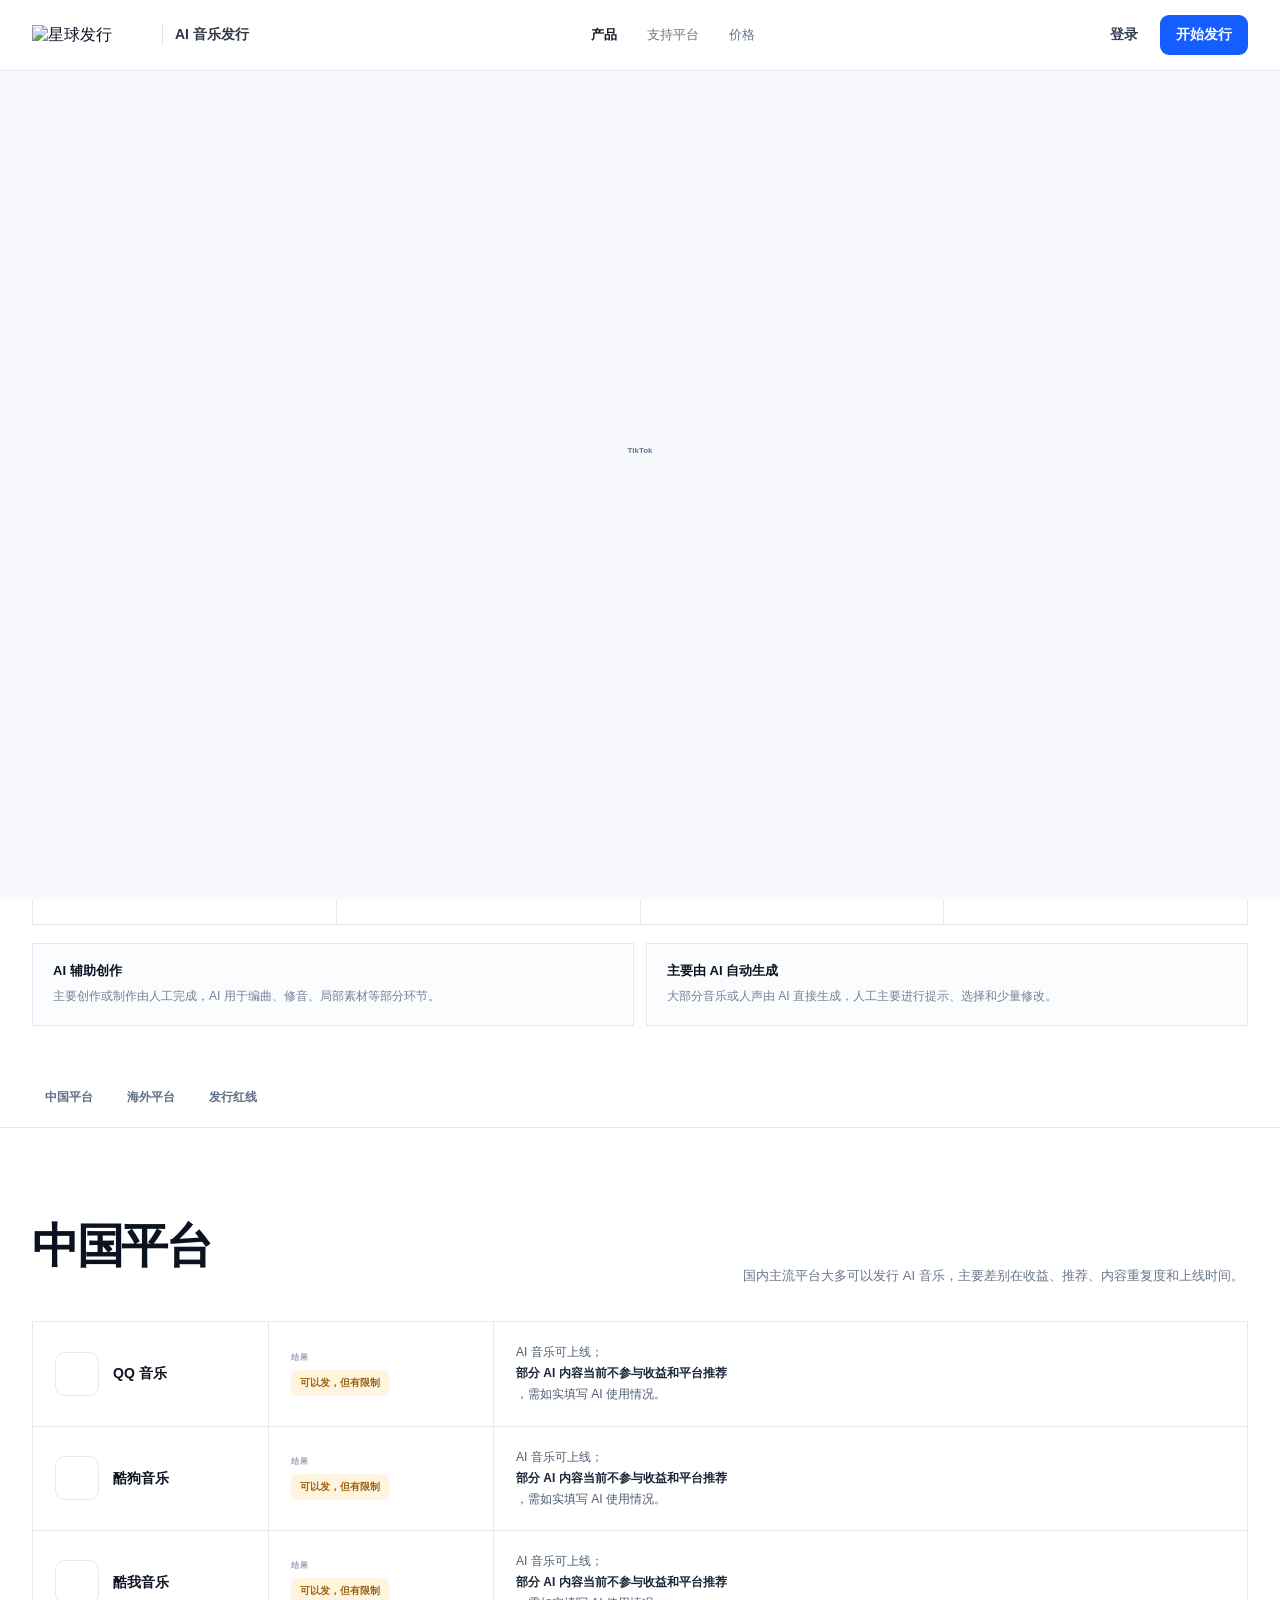
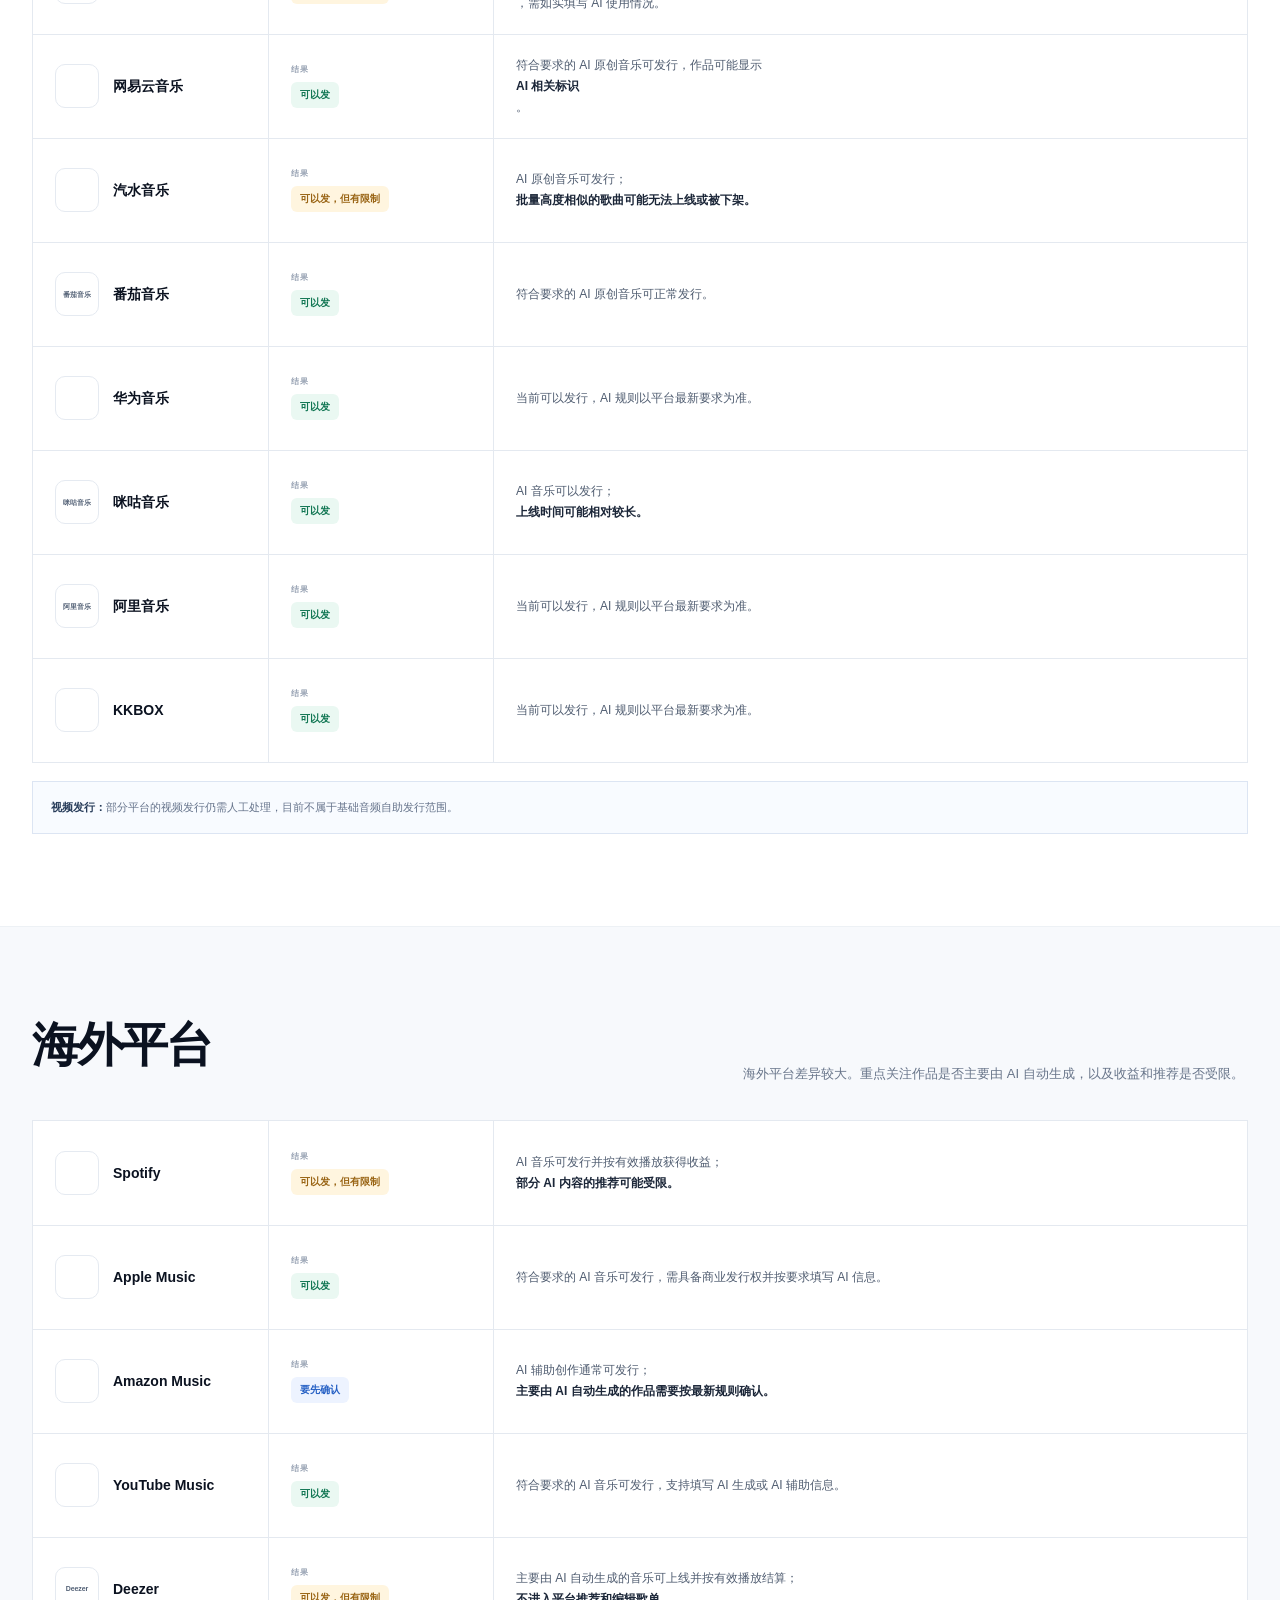
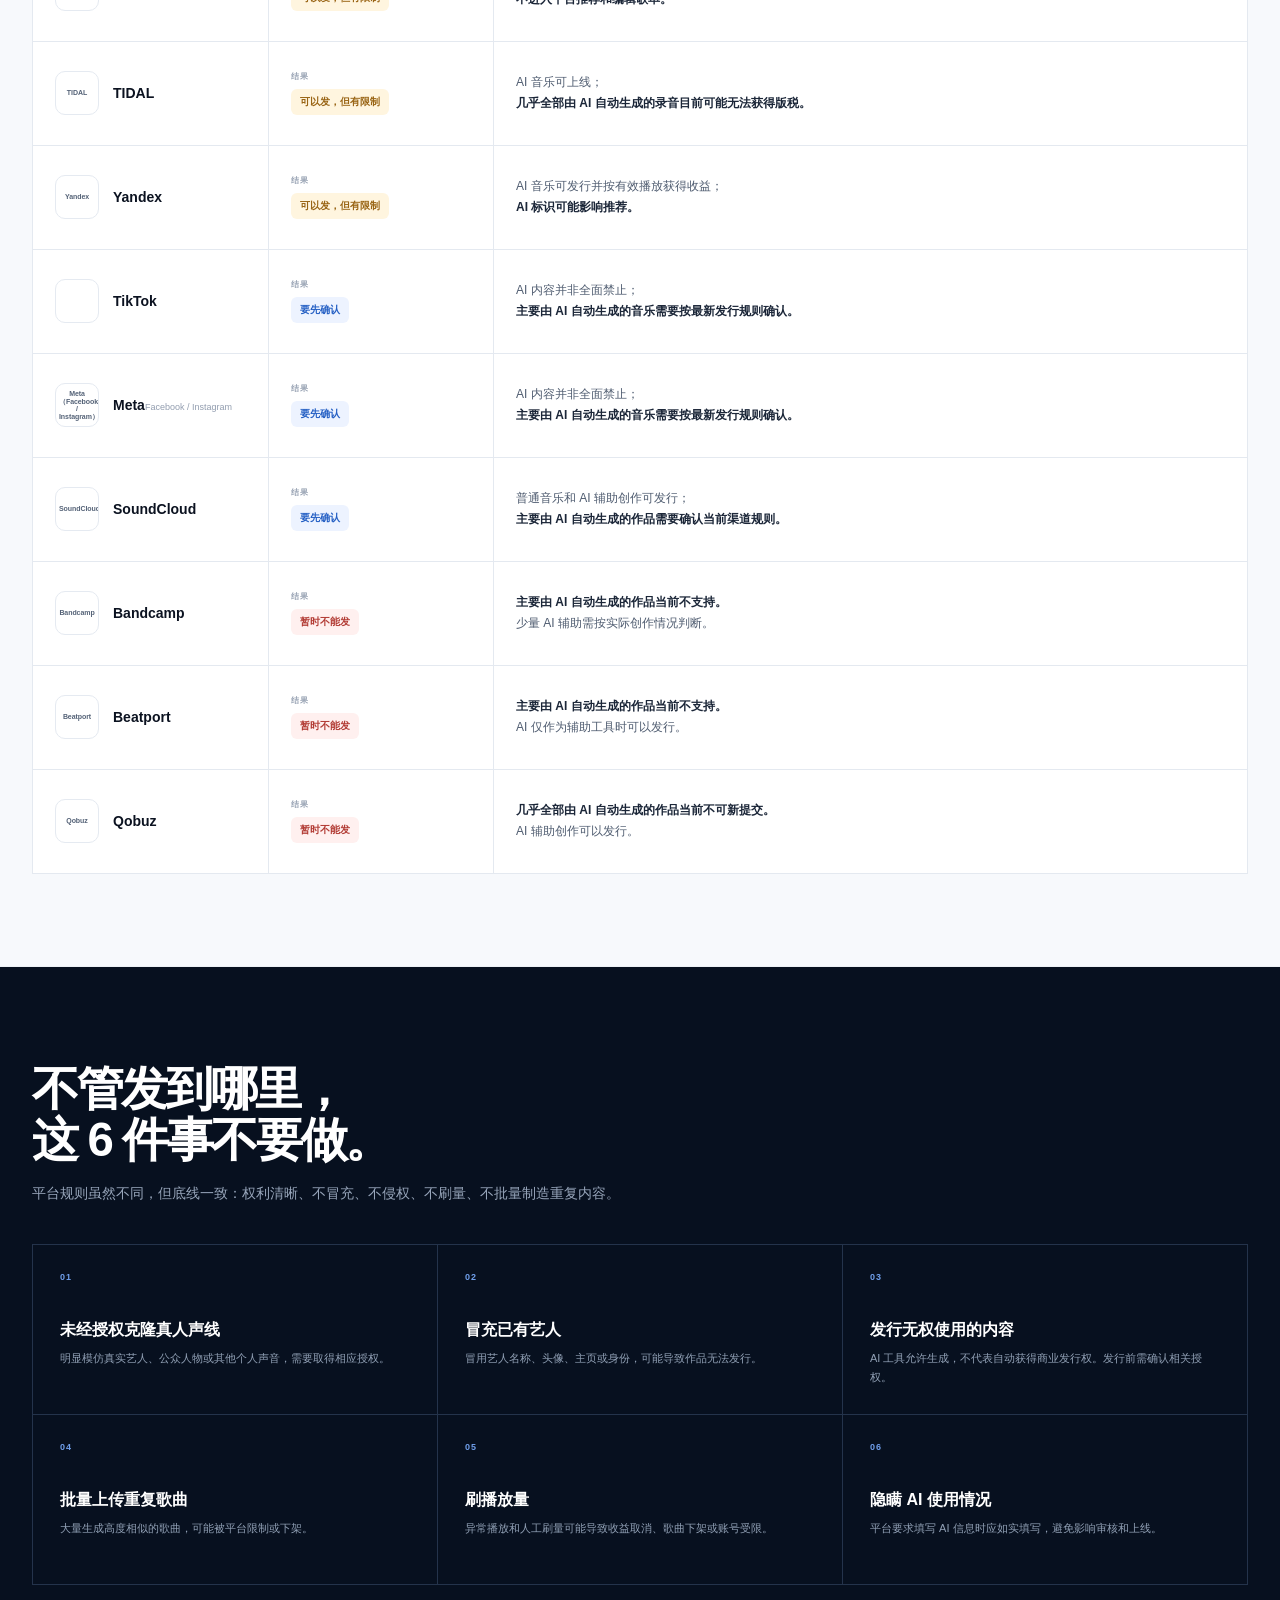
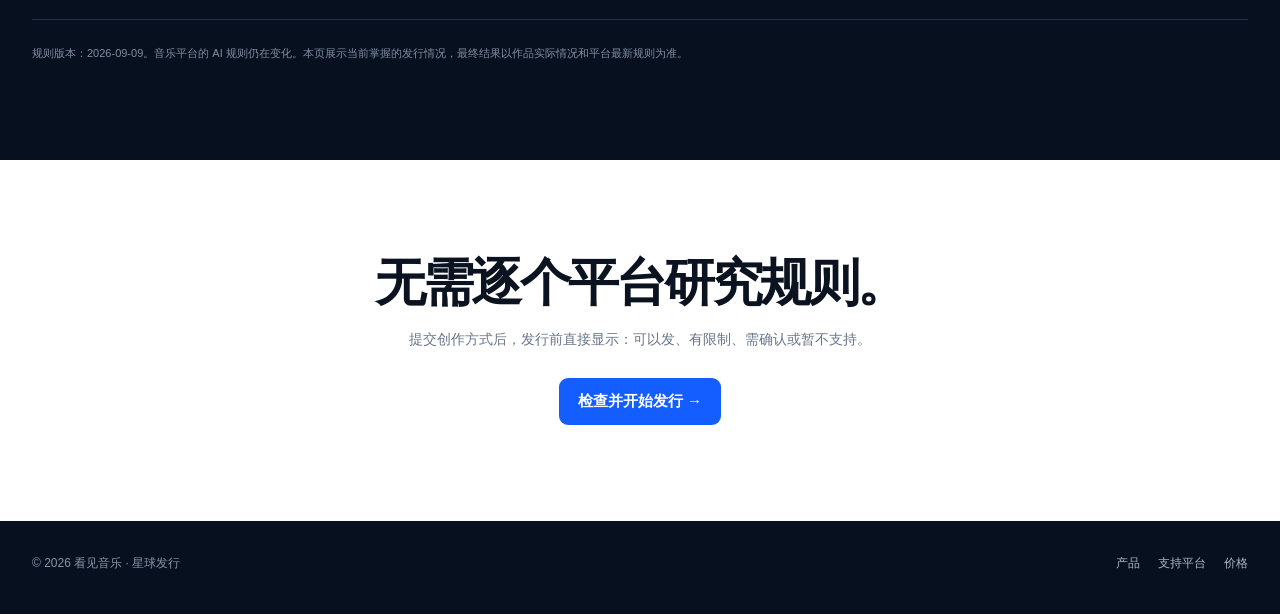
==== prototype-v1/platforms.html @ 75639363 "chore: migrate ai distribution from parent repository" ====
<!doctype html>
<html lang="zh-CN">
<head>
<meta charset="utf-8"><meta name="viewport" content="width=device-width,initial-scale=1">
<title>支持平台与 AI 发行规则｜AI 音乐发行｜星球发行</title>
<meta name="description" content="查看星球发行当前支持的中国及全球音乐平台，快速判断 AI 音乐是否可以发行，以及收益、推荐和其他限制。">
<link rel="stylesheet" href="/prototype-v1/styles.css">
<link rel="stylesheet" href="/prototype-v1/brand-v2.css">
<link rel="stylesheet" href="/prototype-v1/platforms-v1.css?v=20260910c">
</head>
<body class="platforms-page">
<header class="nav"><div class="container nav-inner">
  <a class="brand brand-real" href="/"><img src="/assets/star-logo.png" alt="星球发行"><span class="brand-divider"></span><span class="brand-product">AI 音乐发行</span></a>
  <nav class="menu"><a href="/">产品</a><a class="active" href="/platforms">支持平台</a><a href="/pricing">价格</a></nav>
  <div class="nav-actions"><a class="btn btn-ghost" href="#">登录</a><a class="btn btn-primary" href="/release">开始发行</a></div>
</div></header>

<main>
<section class="platform-hero"><div class="container">
  <h1>这首 AI 音乐，<br>到底可以发到哪里？</h1>
  <p>不同平台规则不同。页面直接标明：可以发、有限制、需确认，或暂时不能发。</p>
  <div class="platform-hero-actions"><a class="btn btn-primary btn-lg" href="/release">检查作品可发行平台 →</a><a class="btn btn-secondary btn-lg" href="#china">查看支持平台</a></div>
</div></section>

<section class="platform-summary"><div class="container">
  <h2>只看 4 种结果。</h2>
  <p>先看能不能发，再看上线后是否存在收益、推荐或其他限制。</p>
  <div class="eligibility-grid">
    <article><small>01</small><span class="status-pill status-ok">可以发</span><h3>正常发行</h3><p>当前没有影响发行的明确 AI 限制。</p></article>
    <article><small>02</small><span class="status-pill status-warn">可以发，但有限制</span><h3>可以上线</h3><p>收益、推荐、上线时间等可能受影响。</p></article>
    <article><small>03</small><span class="status-pill status-check">要先确认</span><h3>发行前确认</h3><p>平台规则尚不明确，需要按最新要求判断。</p></article>
    <article><small>04</small><span class="status-pill status-stop">暂时不能发</span><h3>当前不支持</h3><p>主要由 AI 自动生成的作品可能受到限制。</p></article>
  </div>
  <div class="creation-types">
    <div class="creation-type"><strong>AI 辅助创作</strong><p>主要创作或制作由人工完成，AI 用于编曲、修音、局部素材等部分环节。</p></div>
    <div class="creation-type"><strong>主要由 AI 自动生成</strong><p>大部分音乐或人声由 AI 直接生成，人工主要进行提示、选择和少量修改。</p></div>
  </div>
</div></section>

<div class="platform-tabs"><div class="container"><a href="#china">中国平台</a><a href="#global">海外平台</a><a href="#redlines">发行红线</a></div></div>

<section class="platform-section" id="china"><div class="container">
  <div class="platform-section-head"><div><h2>中国平台</h2></div><p>国内主流平台大多可以发行 AI 音乐，主要差别在收益、推荐、内容重复度和上线时间。</p></div>
  <div class="platform-table">
    <article class="platform-row"><div class="platform-name"><span class="platform-logo" data-logo="QQ音乐"></span><div><strong>QQ 音乐</strong></div></div><div><span class="platform-cell-label">结果</span><span class="status-pill status-warn">可以发，但有限制</span></div><div class="platform-rule">AI 音乐可上线；<strong>部分 AI 内容当前不参与收益和平台推荐</strong>，需如实填写 AI 使用情况。</div></article>
    <article class="platform-row"><div class="platform-name"><span class="platform-logo" data-logo="酷狗音乐"></span><div><strong>酷狗音乐</strong></div></div><div><span class="platform-cell-label">结果</span><span class="status-pill status-warn">可以发，但有限制</span></div><div class="platform-rule">AI 音乐可上线；<strong>部分 AI 内容当前不参与收益和平台推荐</strong>，需如实填写 AI 使用情况。</div></article>
    <article class="platform-row"><div class="platform-name"><span class="platform-logo" data-logo="酷我音乐"></span><div><strong>酷我音乐</strong></div></div><div><span class="platform-cell-label">结果</span><span class="status-pill status-warn">可以发，但有限制</span></div><div class="platform-rule">AI 音乐可上线；<strong>部分 AI 内容当前不参与收益和平台推荐</strong>，需如实填写 AI 使用情况。</div></article>
    <article class="platform-row"><div class="platform-name"><span class="platform-logo" data-logo="网易云音乐"></span><div><strong>网易云音乐</strong></div></div><div><span class="platform-cell-label">结果</span><span class="status-pill status-ok">可以发</span></div><div class="platform-rule">符合要求的 AI 原创音乐可发行，作品可能显示 <strong>AI 相关标识</strong>。</div></article>
    <article class="platform-row"><div class="platform-name"><span class="platform-logo" data-logo="汽水音乐"></span><div><strong>汽水音乐</strong></div></div><div><span class="platform-cell-label">结果</span><span class="status-pill status-warn">可以发，但有限制</span></div><div class="platform-rule">AI 原创音乐可发行；<strong>批量高度相似的歌曲可能无法上线或被下架。</strong></div></article>
    <article class="platform-row"><div class="platform-name"><span class="platform-logo" data-logo="番茄音乐"></span><div><strong>番茄音乐</strong></div></div><div><span class="platform-cell-label">结果</span><span class="status-pill status-ok">可以发</span></div><div class="platform-rule">符合要求的 AI 原创音乐可正常发行。</div></article>
    <article class="platform-row"><div class="platform-name"><span class="platform-logo" data-logo="华为音乐"></span><div><strong>华为音乐</strong></div></div><div><span class="platform-cell-label">结果</span><span class="status-pill status-ok">可以发</span></div><div class="platform-rule">当前可以发行，AI 规则以平台最新要求为准。</div></article>
    <article class="platform-row"><div class="platform-name"><span class="platform-logo" data-logo="咪咕音乐"></span><div><strong>咪咕音乐</strong></div></div><div><span class="platform-cell-label">结果</span><span class="status-pill status-ok">可以发</span></div><div class="platform-rule">AI 音乐可以发行；<strong>上线时间可能相对较长。</strong></div></article>
    <article class="platform-row"><div class="platform-name"><span class="platform-logo" data-logo="阿里音乐"></span><div><strong>阿里音乐</strong></div></div><div><span class="platform-cell-label">结果</span><span class="status-pill status-ok">可以发</span></div><div class="platform-rule">当前可以发行，AI 规则以平台最新要求为准。</div></article>
    <article class="platform-row"><div class="platform-name"><span class="platform-logo" data-logo="KKBOX"></span><div><strong>KKBOX</strong></div></div><div><span class="platform-cell-label">结果</span><span class="status-pill status-ok">可以发</span></div><div class="platform-rule">当前可以发行，AI 规则以平台最新要求为准。</div></article>
  </div>
  <div class="platform-note"><strong>视频发行：</strong>部分平台的视频发行仍需人工处理，目前不属于基础音频自助发行范围。</div>
</div></section>

<section class="platform-section alt" id="global"><div class="container">
  <div class="platform-section-head"><div><h2>海外平台</h2></div><p>海外平台差异较大。重点关注作品是否主要由 AI 自动生成，以及收益和推荐是否受限。</p></div>
  <div class="platform-table">
    <article class="platform-row"><div class="platform-name"><span class="platform-logo" data-logo="Spotify"></span><div><strong>Spotify</strong></div></div><div><span class="platform-cell-label">结果</span><span class="status-pill status-warn">可以发，但有限制</span></div><div class="platform-rule">AI 音乐可发行并按有效播放获得收益；<strong>部分 AI 内容的推荐可能受限。</strong></div></article>
    <article class="platform-row"><div class="platform-name"><span class="platform-logo" data-logo="Apple Music"></span><div><strong>Apple Music</strong></div></div><div><span class="platform-cell-label">结果</span><span class="status-pill status-ok">可以发</span></div><div class="platform-rule">符合要求的 AI 音乐可发行，需具备商业发行权并按要求填写 AI 信息。</div></article>
    <article class="platform-row"><div class="platform-name"><span class="platform-logo" data-logo="Amazon Music"></span><div><strong>Amazon Music</strong></div></div><div><span class="platform-cell-label">结果</span><span class="status-pill status-check">要先确认</span></div><div class="platform-rule">AI 辅助创作通常可发行；<strong>主要由 AI 自动生成的作品需要按最新规则确认。</strong></div></article>
    <article class="platform-row"><div class="platform-name"><span class="platform-logo" data-logo="YouTube Music"></span><div><strong>YouTube Music</strong></div></div><div><span class="platform-cell-label">结果</span><span class="status-pill status-ok">可以发</span></div><div class="platform-rule">符合要求的 AI 音乐可发行，支持填写 AI 生成或 AI 辅助信息。</div></article>
    <article class="platform-row"><div class="platform-name"><span class="platform-logo" data-logo="Deezer"></span><div><strong>Deezer</strong></div></div><div><span class="platform-cell-label">结果</span><span class="status-pill status-warn">可以发，但有限制</span></div><div class="platform-rule">主要由 AI 自动生成的音乐可上线并按有效播放结算；<strong>不进入平台推荐和编辑歌单。</strong></div></article>
    <article class="platform-row"><div class="platform-name"><span class="platform-logo" data-logo="TIDAL"></span><div><strong>TIDAL</strong></div></div><div><span class="platform-cell-label">结果</span><span class="status-pill status-warn">可以发，但有限制</span></div><div class="platform-rule">AI 音乐可上线；<strong>几乎全部由 AI 自动生成的录音目前可能无法获得版税。</strong></div></article>
    <article class="platform-row"><div class="platform-name"><span class="platform-logo" data-logo="Yandex"></span><div><strong>Yandex</strong></div></div><div><span class="platform-cell-label">结果</span><span class="status-pill status-warn">可以发，但有限制</span></div><div class="platform-rule">AI 音乐可发行并按有效播放获得收益；<strong>AI 标识可能影响推荐。</strong></div></article>
    <article class="platform-row"><div class="platform-name"><span class="platform-logo" data-logo="TikTok"></span><div><strong>TikTok</strong></div></div><div><span class="platform-cell-label">结果</span><span class="status-pill status-check">要先确认</span></div><div class="platform-rule">AI 内容并非全面禁止；<strong>主要由 AI 自动生成的音乐需要按最新发行规则确认。</strong></div></article>
    <article class="platform-row"><div class="platform-name"><span class="platform-logo" data-logo="Meta（Facebook / Instagram）"></span><div><strong>Meta</strong><small>Facebook / Instagram</small></div></div><div><span class="platform-cell-label">结果</span><span class="status-pill status-check">要先确认</span></div><div class="platform-rule">AI 内容并非全面禁止；<strong>主要由 AI 自动生成的音乐需要按最新发行规则确认。</strong></div></article>
    <article class="platform-row"><div class="platform-name"><span class="platform-logo" data-logo="SoundCloud"></span><div><strong>SoundCloud</strong></div></div><div><span class="platform-cell-label">结果</span><span class="status-pill status-check">要先确认</span></div><div class="platform-rule">普通音乐和 AI 辅助创作可发行；<strong>主要由 AI 自动生成的作品需要确认当前渠道规则。</strong></div></article>
    <article class="platform-row"><div class="platform-name"><span class="platform-logo" data-logo="Bandcamp"></span><div><strong>Bandcamp</strong></div></div><div><span class="platform-cell-label">结果</span><span class="status-pill status-stop">暂时不能发</span></div><div class="platform-rule"><strong>主要由 AI 自动生成的作品当前不支持。</strong>少量 AI 辅助需按实际创作情况判断。</div></article>
    <article class="platform-row"><div class="platform-name"><span class="platform-logo" data-logo="Beatport"></span><div><strong>Beatport</strong></div></div><div><span class="platform-cell-label">结果</span><span class="status-pill status-stop">暂时不能发</span></div><div class="platform-rule"><strong>主要由 AI 自动生成的作品当前不支持。</strong>AI 仅作为辅助工具时可以发行。</div></article>
    <article class="platform-row"><div class="platform-name"><span class="platform-logo" data-logo="Qobuz"></span><div><strong>Qobuz</strong></div></div><div><span class="platform-cell-label">结果</span><span class="status-pill status-stop">暂时不能发</span></div><div class="platform-rule"><strong>几乎全部由 AI 自动生成的作品当前不可新提交。</strong>AI 辅助创作可以发行。</div></article>
  </div>
</div></section>

<section class="rule-section" id="redlines"><div class="container">
  <h2>不管发到哪里，<br>这 6 件事不要做。</h2>
  <p class="section-intro">平台规则虽然不同，但底线一致：权利清晰、不冒充、不侵权、不刷量、不批量制造重复内容。</p>
  <div class="redline-grid">
    <article><span>01</span><h3>未经授权克隆真人声线</h3><p>明显模仿真实艺人、公众人物或其他个人声音，需要取得相应授权。</p></article>
    <article><span>02</span><h3>冒充已有艺人</h3><p>冒用艺人名称、头像、主页或身份，可能导致作品无法发行。</p></article>
    <article><span>03</span><h3>发行无权使用的内容</h3><p>AI 工具允许生成，不代表自动获得商业发行权。发行前需确认相关授权。</p></article>
    <article><span>04</span><h3>批量上传重复歌曲</h3><p>大量生成高度相似的歌曲，可能被平台限制或下架。</p></article>
    <article><span>05</span><h3>刷播放量</h3><p>异常播放和人工刷量可能导致收益取消、歌曲下架或账号受限。</p></article>
    <article><span>06</span><h3>隐瞒 AI 使用情况</h3><p>平台要求填写 AI 信息时应如实填写，避免影响审核和上线。</p></article>
  </div>
  <div class="policy-footnote">规则版本：2026-09-09。音乐平台的 AI 规则仍在变化。本页展示当前掌握的发行情况，最终结果以作品实际情况和平台最新规则为准。</div>
</div></section>

<section class="platform-cta"><div class="container"><h2>无需逐个平台研究规则。</h2><p>提交创作方式后，发行前直接显示：可以发、有限制、需确认或暂不支持。</p><a class="btn btn-primary btn-lg" href="/release">检查并开始发行 →</a></div></section>
</main>

<footer class="footer"><div class="container footer-inner"><span>© 2026 看见音乐 · 星球发行</span><div class="footer-nav"><a href="/">产品</a><a href="/platforms">支持平台</a><a href="/pricing">价格</a></div></div></footer>
<script src="/prototype-v1/app-v2.js"></script>
</body></html>
---- prototype-v1/styles.css ----
:root{--b:#1268f3;--b2:#0a55d8;--bs:#eef5ff;--ink:#0f1728;--muted:#6b778d;--line:#e6ebf2;--dark:#0b1020;--green:#148a5b;--gs:#edf9f3;--amber:#a56a08;--as:#fff8e8;--max:1200px}*{box-sizing:border-box}html{scroll-behavior:smooth}body{margin:0;background:#fff;color:var(--ink);font-family:-apple-system,BlinkMacSystemFont,"Segoe UI","PingFang SC","Microsoft YaHei",Arial,sans-serif;-webkit-font-smoothing:antialiased}a{text-decoration:none;color:inherit}button,input,select{font:inherit}button{cursor:pointer}img{display:block;max-width:100%}.container{width:min(var(--max),calc(100% - 40px));margin:auto}.nav{position:sticky;top:0;z-index:50;background:rgba(255,255,255,.88);backdrop-filter:blur(18px);border-bottom:1px solid var(--line)}.nav-inner,.app-nav .container{height:72px;display:flex;align-items:center;justify-content:space-between;gap:26px}.brand{display:flex;align-items:center;gap:12px}.brand-mark{width:36px;height:36px;border-radius:12px;background:linear-gradient(145deg,#1677ff,#0a55d8);color:#fff;display:grid;place-items:center;font-size:12px;font-weight:900;box-shadow:0 8px 20px rgba(18,104,243,.24)}.brand-word{font-size:16px;font-weight:850;line-height:1.05;letter-spacing:-.03em}.brand-word small{display:block;margin-top:5px;color:#8994a7;font-size:9px;letter-spacing:.13em}.menu{display:flex;gap:28px;color:#556077;font-size:14px}.menu a.active,.menu a:hover{color:var(--ink);font-weight:760}.nav-actions,.app-nav-actions{display:flex;align-items:center;gap:9px}.btn{border:0;border-radius:12px;padding:11px 16px;display:inline-flex;align-items:center;justify-content:center;font-size:14px;font-weight:780;white-space:nowrap}.btn-primary{background:var(--b);color:#fff;box-shadow:0 8px 18px rgba(18,104,243,.18)}.btn-primary:hover{background:var(--b2)}.btn-secondary{background:#fff;border:1px solid #d8e0ec}.btn-dark{background:#fff;color:#0b1020}.btn-lg{padding:14px 19px;font-size:15px}.eyebrow{display:inline-flex;align-items:center;gap:8px;padding:7px 10px;border-radius:999px;background:var(--bs);color:#195cb8;font-size:12px;font-weight:780}.eyebrow-dot{width:7px;height:7px;border-radius:50%;background:var(--b);box-shadow:0 0 0 4px rgba(18,104,243,.1)}.hero{position:relative;overflow:hidden;padding:90px 0 38px;background:linear-gradient(180deg,#fff 0,#fff 72%,#f7faff 100%)}.hero:before{content:"";position:absolute;width:600px;height:600px;border-radius:50%;right:-210px;top:-250px;background:radial-gradient(circle,rgba(18,104,243,.15),transparent 68%)}.hero-grid{position:relative;display:grid;grid-template-columns:1.02fr .98fr;gap:66px;align-items:center}.hero h1{font-size:68px;line-height:1.02;letter-spacing:-.058em;margin:18px 0 22px}.hero h1 span{color:var(--b)}.hero-copy{max-width:620px;color:var(--muted);font-size:18px;line-height:1.75;margin:0 0 30px}.hero-actions,.hero-points{display:flex;gap:11px;flex-wrap:wrap}.hero-points{margin-top:22px;gap:20px;color:#778298;font-size:13px}.hero-points span{display:flex;align-items:center;gap:7px}.tick{width:18px;height:18px;border-radius:50%;display:grid;place-items:center;background:var(--gs);color:var(--green);font-size:11px}.app-frame{background:linear-gradient(180deg,#11182a,#0a0f1d);border-radius:30px;padding:18px;box-shadow:0 32px 80px rgba(13,32,69,.26)}.app-top{display:flex;justify-content:space-between;color:#9ba8bf;padding:3px 3px 15px;font-size:11px}.app-dots{display:flex;gap:6px}.app-dots i{width:7px;height:7px;border-radius:50%;background:#2c3851}.app-dots i:first-child{background:#477ff8}.app-card{background:#fff;border-radius:22px;padding:18px}.release-head,.price-mini{display:flex;align-items:center;justify-content:space-between}.release-head{margin-bottom:15px}.mini-badge{font-size:10px;border-radius:999px;padding:5px 8px;background:var(--gs);color:var(--green);font-weight:800}.track-preview,.summary-track{display:flex;align-items:center;gap:12px}.track-preview{border:1px solid var(--line);background:#fbfcfe;border-radius:15px;padding:11px}.cover{width:50px;height:50px;border-radius:12px;background:linear-gradient(140deg,#1a76ff,#91b9ff 55%,#d8e7ff);position:relative}.cover:after{content:"♪";position:absolute;inset:0;display:grid;place-items:center;color:#fff;font-size:22px;font-weight:900}.track-preview h4{margin:0 0 4px;font-size:13px}.track-preview p{margin:0;color:#8a95a9;font-size:11px}.status-stack{display:grid;gap:8px;margin-top:13px}.status-row{display:grid;grid-template-columns:28px 1fr auto;gap:9px;align-items:center;padding:10px;border:1px solid #eef2f7;background:#f8faff;border-radius:13px}.status-logo,.policy-card .logo,.channel-logo{border:1px solid var(--line);background:#fff;display:grid;place-items:center;overflow:hidden}.status-logo{width:28px;height:28px;border-radius:8px;font-size:9px}.status-logo img,.policy-card .logo img,.channel-logo img{width:100%;height:100%;object-fit:contain;padding:4px}.status-copy strong{display:block;font-size:11px}.status-copy small{color:#8c96aa;font-size:9px}.state,.policy-state{font-size:9px;padding:5px 7px;border-radius:999px;font-weight:800}.ok{background:var(--gs);color:var(--green)}.warn{background:var(--as);color:var(--amber)}.off{background:#f1f3f7;color:#7c879a}.price-mini{align-items:flex-end;margin-top:14px;padding-top:14px;border-top:1px solid var(--line)}.price-mini small{color:#8a95a9;font-size:10px}.price-mini strong{font-size:24px}.price-mini b{font-size:11px;color:#7c879a;margin-left:3px}.dsp-band{padding:20px 0 10px;background:#f7faff;border-block:1px solid #edf2fa;overflow:hidden}.dsp-label{text-align:center;color:#8190a7;font-size:12px;margin-bottom:14px}.marquee{display:flex;gap:12px;width:max-content;animation:scroll 36s linear infinite}.logo-box{width:108px;height:64px;border:1px solid #e5ebf4;background:#fff;border-radius:15px;display:grid;place-items:center;overflow:hidden}.logo-box img{width:100%;height:100%;object-fit:contain}@keyframes scroll{to{transform:translateX(-50%)}}.section{padding:90px 0}.section-soft{background:#f8faff}.section-dark{background:var(--dark);color:#fff}.section-head{display:flex;align-items:flex-end;justify-content:space-between;gap:30px;margin-bottom:34px}.section-head-copy{max-width:720px}.kicker{color:var(--b);font-size:12px;font-weight:820;letter-spacing:.08em;text-transform:uppercase;margin-bottom:12px}.section-dark .kicker{color:#79a8ff}h2{font-size:44px;line-height:1.12;letter-spacing:-.045em;margin:0 0 14px}.section-head p,.section-head-copy p{margin:0;color:var(--muted);font-size:16px;line-height:1.72}.section-dark p{color:#98a4b9}.feature-grid,.pricing-mini{display:grid;grid-template-columns:repeat(3,1fr);gap:14px}.feature-card,.price-card,.policy-card{border:1px solid var(--line);border-radius:22px;background:#fff;padding:24px}.feature-card{min-height:245px}.feature-icon{width:42px;height:42px;border-radius:13px;background:var(--bs);color:var(--b);display:grid;place-items:center;margin-bottom:34px}.feature-card h3,.policy-card h3{margin:0 0 9px;font-size:19px}.feature-card p,.policy-card p{margin:0;color:var(--muted);font-size:14px;line-height:1.7}.feature-meta{display:flex;gap:7px;flex-wrap:wrap;margin-top:20px}.chip{font-size:10px;background:#f2f5f9;color:#66738b;border-radius:999px;padding:6px 8px}.flow-grid{display:grid;grid-template-columns:.82fr 1.18fr;gap:48px;align-items:start}.flow-list{display:grid;gap:8px}.flow-item{border:1px solid #26314a;background:#11182a;border-radius:18px;padding:18px;display:grid;grid-template-columns:34px 1fr;gap:12px}.flow-num{width:32px;height:32px;border-radius:10px;background:#1f2b44;color:#8bb4ff;display:grid;place-items:center;font-size:11px;font-weight:800}.flow-item h3{font-size:15px;margin:2px 0 6px}.flow-item p{font-size:12px;line-height:1.6;margin:0}.flow-console{border:1px solid #27324b;border-radius:25px;background:#0f1627;padding:18px;position:sticky;top:105px}.console-toolbar{display:flex;justify-content:space-between;color:#8090a7;font-size:10px;margin-bottom:15px}.console-body{background:#fff;color:var(--ink);border-radius:18px;padding:17px}.console-title{font-size:12px;font-weight:800;margin-bottom:10px}.console-line{display:flex;align-items:center;gap:9px;padding:10px 0;border-bottom:1px solid #eef1f5;font-size:11px}.console-line:last-child{border:0}.console-line i{width:8px;height:8px;border-radius:50%;background:#4b8dfb;box-shadow:0 0 0 4px #edf4ff}.console-line strong{margin-left:auto;font-size:10px;color:#7d889d}.policy-grid{display:grid;grid-template-columns:repeat(4,1fr);gap:12px}.policy-card .logo{width:38px;height:38px;border-radius:10px;margin-bottom:25px}.policy-card p{font-size:12px}.policy-state{display:inline-flex;margin-top:15px}.price-card{position:relative}.price-card.recommended{border-color:#b9d2ff;box-shadow:0 16px 42px rgba(18,104,243,.12)}.price-card.recommended:before{content:"推荐";position:absolute;right:16px;top:16px;background:var(--b);color:#fff;border-radius:999px;font-size:10px;padding:6px 9px}.price-card .name{font-size:14px;font-weight:820;margin-bottom:12px}.price-card .price{font-size:42px;font-weight:860;letter-spacing:-.05em;margin-bottom:5px}.price-card .price span{font-size:13px;color:#7d889a}.price-card .desc{font-size:12px;color:#7a869a;line-height:1.55;min-height:38px}.price-card ul{padding:0;list-style:none;display:grid;gap:10px;margin:21px 0;color:#49556a;font-size:12px}.price-card li:before{content:"✓";color:var(--green);margin-right:8px}.cta{padding:92px 0}.cta-box{border-radius:30px;background:linear-gradient(145deg,#0b1020,#0f234b 70%,#124ea6);color:#fff;padding:54px;display:grid;grid-template-columns:1fr auto;gap:30px;align-items:center}.cta-box h2{font-size:42px}.cta-box p{color:#a9b7cf;margin:0;line-height:1.7}.footer{border-top:1px solid var(--line);padding:34px 0 42px;color:#7a8698;font-size:12px}.footer-inner{display:flex;justify-content:space-between;gap:20px;flex-wrap:wrap}.footer-nav{display:flex;gap:18px}.page-hero{padding:76px 0 40px;background:linear-gradient(180deg,#fff,#f8fbff);border-bottom:1px solid #edf2f8}.page-hero .center{max-width:760px;text-align:center;margin:auto}.page-hero h1{font-size:58px;line-height:1.04;letter-spacing:-.052em;margin:15px 0 16px}.page-hero p{color:var(--muted);font-size:17px;line-height:1.7}.billing-toggle{margin:26px auto 0;display:inline-flex;padding:4px;background:#edf2f8;border-radius:13px}.billing-toggle button{border:0;background:transparent;color:#718097;font-size:12px;font-weight:800;padding:8px 12px;border-radius:9px}.billing-toggle button.active{background:#fff;color:var(--ink);box-shadow:0 3px 10px rgba(31,63,113,.09)}.pricing-section{padding:48px 0 90px}.pricing-grid{display:grid;grid-template-columns:.92fr 1fr 1fr;gap:14px}.pricing-grid .price-card{padding:27px}.paygo-card{background:var(--dark);color:#fff;border-color:#1f2b43}.paygo-card .desc,.paygo-card ul{color:#aab7ca}.paygo-form{margin-top:24px;border-top:1px solid #28334a;padding-top:20px;display:grid;gap:12px}.paygo-row{display:flex;justify-content:space-between;align-items:center;color:#aab7ca;font-size:12px}.qty{display:flex;align-items:center;border:1px solid #344059;border-radius:10px;overflow:hidden}.qty button{border:0;background:#1d2940;color:#fff;width:30px;height:30px}.qty span{min-width:38px;text-align:center;color:#fff;font-weight:800}.estimate{padding:14px;border-radius:13px;background:#141f34;display:flex;justify-content:space-between;align-items:flex-end}.estimate small{display:block;color:#7f8ca2;font-size:10px}.estimate strong{font-size:24px}.compare-table{margin-top:36px;border:1px solid var(--line);border-radius:22px;overflow:hidden}.compare-row{display:grid;grid-template-columns:1.4fr repeat(3,1fr);border-top:1px solid var(--line);min-height:54px;align-items:center}.compare-row:first-child{border-top:0;background:#f8faff;font-weight:800}.compare-row>div{padding:14px 18px;font-size:12px}.compare-row>div:not(:first-child){border-left:1px solid var(--line);text-align:center}.note-box{margin-top:22px;border:1px solid #dfe8f5;background:#f8fbff;border-radius:16px;padding:16px;color:#65738b;font-size:12px;line-height:1.65}.app-shell{min-height:100vh;background:#f5f7fb}.app-nav{background:#fff;border-bottom:1px solid var(--line)}.app-nav .container{height:64px}.app-nav-actions{color:#6f7b91;font-size:12px}.avatar{width:32px;height:32px;border-radius:10px;background:#edf3ff;color:#1a62ce;display:grid;place-items:center;font-size:11px;font-weight:900}.builder-page{padding:28px 0 70px}.builder-head{display:flex;justify-content:space-between;gap:20px;margin-bottom:22px}.builder-head h1{font-size:30px;letter-spacing:-.035em;margin:0 0 6px}.builder-head p{margin:0;color:#8190a5;font-size:12px}.builder-layout{display:grid;grid-template-columns:minmax(0,1fr) 360px;gap:18px;align-items:start}.builder-main{display:grid;gap:12px}.form-card,.summary-card{background:#fff;border:1px solid var(--line);border-radius:20px;padding:20px}.form-card-head{display:flex;gap:13px;margin-bottom:18px}.step-dot{width:30px;height:30px;border-radius:10px;background:#edf4ff;color:var(--b);display:grid;place-items:center;font-size:11px;font-weight:900;flex:none}.form-card h2{font-size:16px;margin:1px 0 4px}.form-card-head p{margin:0;color:#8a96aa;font-size:11px}.upload-box{border:1.5px dashed #cfd9e8;background:#f9fbfe;border-radius:16px;padding:24px;text-align:center}.upload-icon{width:42px;height:42px;border-radius:13px;background:#eaf2ff;color:#1c65d1;display:grid;place-items:center;margin:0 auto 11px}.upload-box strong{font-size:13px}.upload-box p{margin:5px 0 12px;color:#8b97aa;font-size:10px}.ghost-action{border:1px solid #d8e0ec;border-radius:10px;padding:8px 11px;background:#fff;font-size:11px;font-weight:800}.field-grid,.radio-grid,.term-grid{display:grid;gap:12px}.field-grid{grid-template-columns:1fr 1fr}.radio-grid,.term-grid{grid-template-columns:repeat(3,1fr)}.field label{display:block;font-size:10px;color:#6f7b8f;font-weight:800;margin-bottom:6px}.input,.select{width:100%;height:42px;border:1px solid #d8e0ec;border-radius:11px;background:#fff;padding:0 12px;color:#253147;font-size:12px}.radio-card,.term{border:1px solid var(--line);border-radius:14px;padding:12px;cursor:pointer;position:relative}.radio-card.active,.term.active{border-color:#8cb6ff;background:#f5f9ff}.radio-card input{position:absolute;opacity:0}.radio-card strong,.term strong{display:block;font-size:11px;margin-bottom:4px}.radio-card span,.term small{color:#8793a7;font-size:9px}.radio-mark{width:14px;height:14px;border-radius:50%;border:1px solid #bbc6d6;position:absolute;right:10px;top:10px}.radio-card.active .radio-mark{border:4px solid var(--b)}.tiny-tip{margin-top:12px;padding:10px;border-radius:12px;background:#fff9ea;color:#8d651b;font-size:9px;line-height:1.5;border:1px solid #f4e2b3}.channel-toolbar{display:flex;justify-content:space-between;align-items:center;margin-bottom:10px}.tabs{display:flex;gap:4px;background:#f1f4f8;padding:4px;border-radius:10px}.tabs button{border:0;background:transparent;padding:7px 10px;border-radius:8px;font-size:10px;color:#778397;font-weight:800}.tabs button.active{background:#fff;color:#253147}.channel-count{font-size:10px;color:#8390a5}.channels{display:grid;grid-template-columns:repeat(2,1fr);gap:8px}.channel{border:1px solid var(--line);border-radius:14px;padding:11px;display:grid;grid-template-columns:34px 1fr auto;gap:9px;align-items:center;cursor:pointer}.channel.disabled{opacity:.55;cursor:not-allowed}.channel.selected{border-color:#9bbfff;background:#f6f9ff}.channel-logo{width:34px;height:34px;border-radius:9px;font-size:8px;font-weight:800}.channel strong{display:block;font-size:10px;margin-bottom:3px}.channel small{display:block;color:#8b97aa;font-size:8.5px;line-height:1.35}.check{width:18px;height:18px;border-radius:6px;border:1px solid #c9d3e1;display:grid;place-items:center;color:transparent;font-size:10px}.channel.selected .check{background:var(--b);border-color:var(--b);color:#fff}.summary{position:sticky;top:82px;display:grid;gap:12px}.summary-title{font-size:13px;font-weight:850;margin-bottom:15px}.summary-track{padding-bottom:14px;border-bottom:1px solid var(--line)}.summary-track .cover{width:42px;height:42px}.summary-track strong{font-size:11px}.summary-track small{display:block;color:#8995a9;font-size:9px}.summary-lines{display:grid;gap:10px;padding:14px 0}.summary-line,.total{display:flex;justify-content:space-between}.summary-line{color:#78859a;font-size:10px}.summary-line strong{color:#27344b}.total{align-items:flex-end;padding-top:13px;border-top:1px solid var(--line)}.total small{color:#8491a5;font-size:9px}.total strong{font-size:28px}.total strong span{font-size:11px;color:#7d899c}.recommend{border:1px solid #cfe0ff;background:#f4f8ff;border-radius:16px;padding:13px}.recommend .top{display:flex;justify-content:space-between;margin-bottom:7px}.recommend strong{font-size:10px;color:#245fb5}.recommend .tag{font-size:8px;background:#dfeaff;color:#2866c1;padding:4px 6px;border-radius:999px}.recommend p{margin:0;color:#6f7f97;font-size:9px;line-height:1.5}.summary .btn{width:100%}.legal{font-size:8px;color:#99a3b3;text-align:center}@media(max-width:1000px){.menu{display:none}.hero-grid{grid-template-columns:1fr}.hero h1{font-size:56px}.feature-grid,.pricing-mini,.pricing-grid{grid-template-columns:1fr 1fr}.policy-grid{grid-template-columns:1fr 1fr}.flow-grid,.builder-layout{grid-template-columns:1fr}.flow-console,.summary{position:static}}@media(max-width:680px){.container{width:calc(100% - 28px)}.brand-word small{display:none}.nav-actions .btn-secondary{display:none}.hero{padding-top:58px}.hero h1{font-size:42px}.hero-copy{font-size:16px}.hero-actions .btn{width:100%}.section{padding:68px 0}.section-head{display:block}h2{font-size:34px}.feature-grid,.pricing-mini,.pricing-grid,.policy-grid,.channels,.field-grid,.radio-grid,.term-grid{grid-template-columns:1fr}.cta-box{grid-template-columns:1fr;padding:34px}.page-hero h1{font-size:42px}.compare-table{overflow-x:auto}.compare-row{min-width:700px}.app-nav-actions span{display:none}}
---- prototype-v1/brand-v2.css ----
/* v3 brand + AI music distribution homepage */
.brand-real{gap:12px;min-width:max-content}.brand-real>img{display:block;width:118px;height:auto;max-height:30px;object-fit:contain;content:url('/assets/star-logo.png')}.brand-divider{width:1px;height:22px;background:#dfe4ec}.brand-product{font-size:14px;font-weight:760;color:#2f3745;white-space:nowrap}.logo-box,.status-logo,.policy-card .logo,.channel-logo{position:relative}.logo-box.logo-failed:after,.status-logo.logo-failed:after,.policy-card .logo.logo-failed:after,.channel-logo.logo-failed:after{content:attr(data-fallback);display:grid;place-items:center;position:absolute;inset:0;font-size:10px;font-weight:800;color:#6c7890;background:#f7f9fc}.logo-box img,.status-logo img,.policy-card .logo img,.channel-logo img{object-fit:contain}.logo-wordmark{display:block;max-width:92px;padding:0 8px;text-align:center;color:#4f5d72;font-size:11px;line-height:1.2;font-weight:800;letter-spacing:-.01em}.channel-logo .logo-wordmark,.status-logo .logo-wordmark,.policy-card .logo .logo-wordmark{max-width:100%;padding:0 3px;font-size:8px;line-height:1.05}.logo-box{padding:8px}.logo-box img{padding:3px}.paygo-card .btn-dark{background:#fff;color:#0b1020}.compare-row>div{line-height:1.5}.note-box strong{color:#2d3c55}.app-nav .brand-real>img{width:112px}.summary-card .summary-title{font-weight:820}.recommend p{line-height:1.55}.channel small{line-height:1.45}.channel.selected{border-color:#b9d2ff;background:#f7faff}.channel.disabled{opacity:.58}.channel.disabled .check{display:none}

/* homepage shell */
.home-v3{--b:#1769ff;--b2:#0c55d8;--ink:#0d1424;--muted:#68758a;--line:#e5ebf4;--blue-soft:#edf4ff;--dark:#08101f;background:#fff}.home-v3 .container{width:min(1220px,calc(100% - 48px))}.home-nav{background:rgba(255,255,255,.84);backdrop-filter:blur(22px);border-bottom:1px solid rgba(220,227,237,.86)}.home-nav .nav-inner{height:76px}.home-nav .menu{gap:26px;font-size:13px}.home-nav .menu a{position:relative;padding:28px 0}.home-nav .menu a.active:after{content:"";position:absolute;left:0;right:0;bottom:17px;height:2px;border-radius:99px;background:var(--b)}.btn-ghost{background:transparent;color:#344054;padding-inline:13px}.home-v3 .btn{border-radius:11px}.home-v3 .btn-primary{background:linear-gradient(135deg,#1769ff,#0f5de8);box-shadow:0 10px 26px rgba(23,105,255,.2)}.home-v3 .btn-primary:hover{transform:translateY(-1px);box-shadow:0 14px 30px rgba(23,105,255,.26)}.home-v3 .btn-secondary{border-color:#dce4ef;color:#263247;background:rgba(255,255,255,.92)}.home-v3 .btn-lg{padding:14px 19px;font-size:14px;gap:8px}.home-v3 .kicker,.section-kicker{font-size:11px;font-weight:850;letter-spacing:.12em;color:#1769ff;text-transform:uppercase}.home-v3 h2{font-size:48px;line-height:1.08;letter-spacing:-.05em;color:#0d1424}

/* hero */
.hero-v3{position:relative;overflow:hidden;padding:112px 0 82px;background:linear-gradient(180deg,#fbfdff 0%,#fff 72%,#f8fbff 100%)}.hero-v3:before{content:"";position:absolute;right:-140px;top:-210px;width:650px;height:650px;border-radius:50%;background:radial-gradient(circle,rgba(58,134,255,.18),rgba(58,134,255,.05) 43%,transparent 72%);filter:blur(3px)}.hero-v3:after{content:"";position:absolute;left:-140px;bottom:-250px;width:540px;height:540px;border-radius:50%;background:radial-gradient(circle,rgba(141,181,255,.14),transparent 69%)}.hero-grid-bg{position:absolute;inset:0;background-image:linear-gradient(rgba(20,80,170,.035) 1px,transparent 1px),linear-gradient(90deg,rgba(20,80,170,.035) 1px,transparent 1px);background-size:44px 44px;mask-image:linear-gradient(to bottom,rgba(0,0,0,.72),transparent 82%)}.hero-v3 .hero-grid{grid-template-columns:1.03fr .97fr;gap:76px;align-items:center;z-index:2}.hero-copy-wrap{position:relative;z-index:2}.hero-label{display:inline-flex;align-items:center;gap:9px;border:1px solid #dce8fb;background:rgba(244,248,255,.9);border-radius:999px;padding:8px 11px;color:#4c6e9e;font-size:10px;font-weight:850;letter-spacing:.13em}.hero-label span{width:7px;height:7px;border-radius:50%;background:#1769ff;box-shadow:0 0 0 4px rgba(23,105,255,.11)}.hero-v3 h1{font-size:70px;line-height:.99;letter-spacing:-.065em;margin:22px 0 24px;max-width:700px;color:#0a1222}.hero-v3 h1 em{font-style:normal;color:#1769ff}.hero-v3 .hero-copy{font-size:17px;line-height:1.78;color:#657389;max-width:650px;margin-bottom:28px}.hero-v3 .hero-actions{gap:10px}.hero-points-v3{margin-top:23px;gap:18px!important;color:#738096!important;font-size:12px!important}.hero-points-v3 span{gap:6px!important}.hero-points-v3 i{font-style:normal;color:#1769ff;font-weight:900}

/* release passport */
.release-passport{position:relative;border-radius:28px;background:linear-gradient(180deg,#0c1425,#0b1120);padding:15px;box-shadow:0 40px 100px rgba(29,57,102,.25),0 1px 0 rgba(255,255,255,.7) inset;transform:rotate(1deg)}.release-passport:before{content:"";position:absolute;inset:-1px;border-radius:29px;padding:1px;background:linear-gradient(140deg,rgba(94,155,255,.55),rgba(255,255,255,.06),rgba(26,106,255,.15));-webkit-mask:linear-gradient(#fff 0 0) content-box,linear-gradient(#fff 0 0);-webkit-mask-composite:xor;mask-composite:exclude;pointer-events:none}.passport-topbar{display:flex;align-items:center;justify-content:space-between;color:#8190a8;font-size:9px;letter-spacing:.12em;padding:2px 4px 13px}.passport-topbar>div{display:flex;align-items:center;gap:7px;color:#abc2e8}.live-dot{width:7px;height:7px;border-radius:50%;background:#5df0ae;box-shadow:0 0 0 4px rgba(93,240,174,.09)}.passport-track{display:grid;grid-template-columns:68px 1fr auto;gap:13px;align-items:center;background:linear-gradient(145deg,#fdfefe,#f3f7fc);border-radius:20px 20px 8px 8px;padding:15px}.passport-cover{height:68px;border-radius:15px;background:linear-gradient(145deg,#0d53db,#4a94ff 58%,#cbdfff);color:#fff;position:relative;padding:10px;overflow:hidden;box-shadow:0 10px 24px rgba(34,108,226,.24)}.passport-cover:after{content:"";position:absolute;width:64px;height:64px;border:1px solid rgba(255,255,255,.35);border-radius:50%;right:-24px;bottom:-24px}.passport-cover span{font-size:8px;letter-spacing:.12em;opacity:.75}.passport-cover b{display:block;font-size:13px;line-height:.94;margin-top:10px;letter-spacing:-.04em}.passport-track-info small{font-size:8px;letter-spacing:.1em;color:#8490a1}.passport-track-info h3{margin:4px 0 3px;font-size:19px;letter-spacing:-.04em}.passport-track-info p{margin:0;font-size:11px;color:#748095}.passport-badge{font-size:9px;font-weight:850;padding:7px 9px;border-radius:999px;background:#e9f8f1;color:#15845c}.passport-meta{display:grid;grid-template-columns:1fr 1fr;gap:1px;background:#dfe6ef;margin-top:1px}.passport-meta>div{background:#fff;padding:12px 14px}.passport-meta small{display:block;color:#8a95a7;font-size:8px;margin-bottom:5px}.passport-meta strong{font-size:10px;color:#263247}.passport-platforms{background:#fff;padding:7px 14px 10px}.passport-row{display:grid;grid-template-columns:31px 1fr auto;gap:10px;align-items:center;padding:9px 0;border-bottom:1px solid #edf1f5}.passport-row:last-child{border-bottom:0}.passport-row .status-logo{width:31px;height:31px;border-radius:9px}.passport-row strong{display:block;font-size:10px}.passport-row small{font-size:8px;color:#8a95a7}.passport-row b{font-size:8px;color:#15845c;background:#eef9f4;padding:6px 7px;border-radius:999px}.passport-footer{display:flex;justify-content:space-between;align-items:center;background:#f7f9fc;border-radius:0 0 20px 20px;padding:13px 14px;border-top:1px solid #edf1f5;font-size:9px;color:#778499}.passport-footer strong{font-size:9px;color:#1769ff}

/* dsp */
.dsp-band-v3{padding:24px 0 18px;background:#f7faff;border-block:1px solid #eaf0f7}.dsp-band-head{display:flex;align-items:flex-end;justify-content:space-between;gap:20px;margin-bottom:18px}.dsp-band-head>div{display:flex;align-items:center;gap:12px}.dsp-band-head strong{font-size:15px}.dsp-band-head p{margin:0;color:#8290a4;font-size:11px}.dsp-band-v3 .marquee{gap:10px;animation-duration:45s}.dsp-band-v3 .logo-box{width:104px;height:58px;border-radius:14px;box-shadow:0 3px 12px rgba(43,68,105,.04)}.dsp-note{text-align:center;color:#98a3b5;font-size:10px;margin:13px 0 0}

/* story */
.story-section{padding:108px 0}.story-layout{display:grid;grid-template-columns:.9fr 1.1fr;gap:105px;align-items:center}.story-copy h2{font-size:58px;margin:14px 0 22px}.story-copy>p{font-size:15px;line-height:1.82;color:#68758a;margin:0 0 16px}.story-copy>p strong{color:#263247;font-weight:760}.text-link{display:inline-flex;gap:9px;align-items:center;margin-top:12px;color:#1769ff;font-size:13px;font-weight:800}.story-stack{display:grid;gap:11px;position:relative}.story-stack:before{content:"";position:absolute;left:25px;top:44px;bottom:44px;width:1px;background:#dce6f5}.story-stack article{position:relative;z-index:2;display:grid;grid-template-columns:52px 1fr;gap:17px;padding:20px;border:1px solid #e4eaf2;border-radius:19px;background:#fff;box-shadow:0 10px 30px rgba(37,64,101,.04)}.story-stack article>span{width:52px;height:52px;border-radius:15px;background:#f2f6fb;display:grid;place-items:center;color:#8390a4;font-size:12px;font-weight:900}.story-stack article small{font-size:8px;font-weight:850;letter-spacing:.12em;color:#8c99ac}.story-stack h3{font-size:16px;margin:4px 0 6px}.story-stack p{margin:0;color:#7b8799;font-size:11px;line-height:1.6}.story-stack article.active{border-color:#bcd3fa;background:linear-gradient(135deg,#f8fbff,#fff);box-shadow:0 18px 40px rgba(31,99,210,.09)}.story-stack article.active>span{background:#1769ff;color:#fff;box-shadow:0 9px 22px rgba(23,105,255,.22)}

/* native capabilities */
.native-section{padding:106px 0;background:#f7faff;border-block:1px solid #edf2f8}.native-head{display:grid;grid-template-columns:1.05fr .7fr;gap:70px;align-items:end;margin-bottom:40px}.native-head h2{margin:12px 0 0}.native-head>p{margin:0;color:#68758a;font-size:14px;line-height:1.78;padding-bottom:4px}.capability-grid{display:grid;grid-template-columns:repeat(3,1fr);gap:13px}.capability-card{position:relative;min-height:270px;padding:23px;border:1px solid #e2e9f2;border-radius:22px;background:#fff;overflow:hidden}.capability-card.featured{grid-row:span 2;min-height:553px;background:linear-gradient(155deg,#0e1c34,#0a1222 66%,#102f63);border-color:#172d50;color:#fff;padding:28px}.cap-icon{width:40px;height:40px;border-radius:12px;background:#edf4ff;color:#1769ff;display:grid;place-items:center;font-size:10px;font-weight:900;margin-bottom:34px}.ai-orbit{width:74px;height:74px;border-radius:50%;border:1px solid rgba(137,181,255,.32);background:rgba(35,94,183,.18);position:relative;margin-bottom:72px}.ai-orbit:before,.ai-orbit:after{content:"";position:absolute;border:1px solid rgba(107,164,255,.17);border-radius:50%}.ai-orbit:before{inset:-18px}.ai-orbit:after{inset:-39px}.ai-orbit span{position:relative;z-index:2}.cap-label{display:block;font-size:8px;letter-spacing:.13em;font-weight:850;color:#7890af;margin-bottom:10px}.featured .cap-label{color:#80aef8}.capability-card h3{font-size:20px;line-height:1.3;margin:0 0 11px;letter-spacing:-.025em}.capability-card p{margin:0;color:#758196;font-size:12px;line-height:1.72}.featured h3{font-size:29px;line-height:1.16;color:#fff}.featured p{font-size:13px;color:#a9b7cb;max-width:360px}.cap-foot{position:absolute;left:28px;right:28px;bottom:28px;padding-top:16px;border-top:1px solid rgba(255,255,255,.12);font-size:8px;letter-spacing:.15em;color:#7890b2}

/* tools */
.tools-section{padding:106px 0}.tools-shell{display:grid;grid-template-columns:.85fr 1.15fr;gap:90px;align-items:center}.tools-copy h2{font-size:50px;margin:13px 0 20px}.tools-copy>p{color:#68758a;line-height:1.8;font-size:14px}.traditional-note{margin-top:24px;padding-top:18px;border-top:1px solid #e6ebf2;color:#7a879a;font-size:11px;line-height:1.6}.traditional-note span{color:#263247;font-weight:850;margin-right:6px}.tool-cloud{min-height:350px;border:1px solid #e5ebf3;border-radius:30px;background:radial-gradient(circle at 52% 46%,rgba(23,105,255,.09),transparent 42%),linear-gradient(160deg,#fbfdff,#f6f9fd);position:relative;overflow:hidden}.tool-cloud:before{content:"";position:absolute;inset:0;background-image:radial-gradient(#bfd1ea 1px,transparent 1px);background-size:23px 23px;opacity:.42}.tool-pill{position:absolute;z-index:2;display:grid;place-items:center;height:48px;min-width:94px;padding:0 18px;border:1px solid #dfe7f2;border-radius:15px;background:rgba(255,255,255,.94);box-shadow:0 10px 24px rgba(48,76,115,.08);font-size:13px;font-weight:850;color:#263247}.tool-pill-lg{height:66px;min-width:122px;font-size:20px;color:#1769ff;left:39%;top:37%}.tool-pill-wide{min-width:128px}.tool-pill:nth-child(2){left:8%;top:18%}.tool-pill:nth-child(3){right:9%;top:14%}.tool-pill:nth-child(4){left:14%;bottom:18%}.tool-pill:nth-child(5){right:14%;bottom:16%}.tool-pill:nth-child(6){left:4%;top:51%}.tool-pill:nth-child(7){right:5%;top:51%}.tool-pill:nth-child(8){left:43%;top:8%}.tool-pill-more{left:44%;bottom:8%;color:#1769ff}

/* process */
.process-section{padding:108px 0;background:#fbfcfe;border-block:1px solid #eef2f7}.process-head{text-align:center;max-width:720px;margin:0 auto 48px}.process-head h2{margin:13px 0 0}.process-line{position:relative;display:grid;grid-template-columns:repeat(4,1fr);gap:13px}.process-line:before{content:"";position:absolute;left:11%;right:11%;top:47px;border-top:1px dashed #c7d6ea}.process-line article{position:relative;z-index:2;padding:21px 20px 24px;border:1px solid #e4eaf2;border-radius:20px;background:#fff;min-height:232px}.process-num{font-size:8px;font-weight:900;letter-spacing:.12em;color:#93a0b2}.process-icon{width:48px;height:48px;margin:16px 0 24px;border-radius:15px;display:grid;place-items:center;background:#edf4ff;color:#1769ff;font-size:18px;font-weight:900;box-shadow:0 0 0 8px #fff}.process-line h3{font-size:16px;margin:0 0 8px}.process-line p{margin:0;color:#748095;font-size:11px;line-height:1.7}.process-cta{text-align:center;margin-top:30px}

/* trust */
.trust-section{position:relative;overflow:hidden;padding:112px 0 44px;background:#08101f;color:#fff}.trust-glow{position:absolute;width:700px;height:700px;border-radius:50%;right:-250px;top:-310px;background:radial-gradient(circle,rgba(32,110,255,.24),rgba(32,110,255,.06) 43%,transparent 71%)}.trust-layout{position:relative;z-index:2;display:grid;grid-template-columns:.9fr 1.1fr;gap:92px}.trust-copy .kicker{color:#78a8ff}.trust-copy h2{font-size:52px;color:#fff;margin:14px 0 22px}.trust-copy>p{color:#95a5bc;font-size:14px;line-height:1.82}.trust-emphasis{margin-top:28px!important;padding-top:22px;border-top:1px solid rgba(255,255,255,.1)}.trust-emphasis strong{display:inline-block;margin-top:8px;color:#fff;font-size:16px}.trust-grid{display:grid;grid-template-columns:1fr 1fr;gap:11px}.trust-grid article{display:grid;grid-template-columns:44px 1fr;gap:14px;padding:22px;border:1px solid #1d2b42;background:rgba(15,27,47,.88);border-radius:20px}.trust-grid article>span{width:44px;height:44px;border-radius:13px;display:grid;place-items:center;background:#132845;color:#78a8ff;font-size:9px;font-weight:900}.trust-grid h3{font-size:14px;margin:2px 0 7px}.trust-grid p{margin:0;color:#8e9db3;font-size:10px;line-height:1.6}.trust-statement{position:relative;z-index:2;margin-top:70px;border-top:1px solid rgba(255,255,255,.1);padding:28px 0 0;display:flex;justify-content:space-between;align-items:center}.trust-statement span{font-size:8px;letter-spacing:.16em;color:#6f82a0}.trust-statement strong{font-size:20px;letter-spacing:-.02em}

/* why */
.why-section{padding:110px 0}.why-layout{display:grid;grid-template-columns:.86fr 1.14fr;gap:100px;align-items:center}.why-copy h2{font-size:56px;margin:13px 0 22px}.why-copy p{color:#68758a;line-height:1.8;font-size:14px}.why-metrics{display:grid;grid-template-columns:1fr 1fr;border:1px solid #e1e8f1;border-radius:24px;overflow:hidden;background:#fff}.why-metrics article{min-height:155px;padding:27px;display:flex;flex-direction:column;justify-content:flex-end}.why-metrics article:nth-child(odd){border-right:1px solid #e7ecf3}.why-metrics article:nth-child(-n+2){border-bottom:1px solid #e7ecf3}.why-metrics strong{font-size:24px;letter-spacing:-.04em;margin-bottom:7px}.why-metrics span{font-size:10px;color:#8490a3}

/* audience */
.audience-section{padding:106px 0;background:#f7faff;border-block:1px solid #edf2f8}.audience-head{max-width:760px;margin-bottom:38px}.audience-head h2{margin:12px 0 0}.audience-grid{display:grid;grid-template-columns:repeat(4,1fr);gap:12px}.audience-grid article{min-height:280px;display:flex;flex-direction:column;padding:22px;border:1px solid #e1e8f1;border-radius:21px;background:#fff}.audience-grid article>span{width:34px;height:34px;border-radius:10px;background:#edf4ff;color:#1769ff;display:grid;place-items:center;font-size:9px;font-weight:900;margin-bottom:47px}.audience-grid h3{font-size:17px;margin:0 0 10px}.audience-grid p{margin:0;color:#768298;font-size:11px;line-height:1.7}.audience-grid a{margin-top:auto;padding-top:20px;color:#1769ff;font-size:11px;font-weight:800}

/* catalog */
.catalog-section{padding:110px 0}.catalog-card{position:relative;overflow:hidden;display:grid;grid-template-columns:.92fr 1.08fr;gap:80px;align-items:center;border-radius:32px;background:linear-gradient(145deg,#0a1425,#0d1d36 66%,#10356d);padding:62px!important;color:#fff}.catalog-card:after{content:"";position:absolute;width:430px;height:430px;border-radius:50%;right:-180px;bottom:-190px;background:radial-gradient(circle,rgba(57,128,255,.32),transparent 70%)}.catalog-copy{position:relative;z-index:2}.catalog-copy .kicker{color:#77a9ff}.catalog-copy h2{color:#fff;font-size:48px;margin:13px 0 20px}.catalog-copy p{color:#9eafc5;font-size:13px;line-height:1.8;margin-bottom:26px}.catalog-ui{position:relative;z-index:2;border:1px solid rgba(255,255,255,.13);background:rgba(8,17,32,.67);backdrop-filter:blur(8px);border-radius:23px;padding:16px;box-shadow:0 30px 60px rgba(0,0,0,.22)}.catalog-ui-head{display:flex;justify-content:space-between;color:#7389a7;font-size:8px;letter-spacing:.12em;padding:2px 3px 12px}.catalog-ui-head b{color:#a3b5cc;font-size:8px}.catalog-row{display:grid;grid-template-columns:44px 1fr auto auto;gap:10px;align-items:center;padding:10px;background:#fff;color:#172032;border-bottom:1px solid #edf1f5}.catalog-row:nth-child(2){border-radius:14px 14px 0 0}.catalog-row strong{display:block;font-size:10px}.catalog-row small{display:block;color:#8a95a7;font-size:8px;margin-top:2px}.catalog-row>span{font-size:8px;color:#748197}.catalog-row>b{font-size:8px;color:#16845d;background:#edf8f3;border-radius:999px;padding:5px 7px}.mini-cover{width:44px;height:44px;border-radius:10px}.mini-cover.blue{background:linear-gradient(140deg,#1d67e7,#92baff)}.mini-cover.violet{background:linear-gradient(140deg,#5f4aca,#d8cfff)}.mini-cover.dark{background:linear-gradient(140deg,#111726,#405876)}.catalog-stats{display:grid;grid-template-columns:repeat(4,1fr);gap:1px;background:#20304a;margin-top:8px;border-radius:12px;overflow:hidden}.catalog-stats>div{background:#111d30;padding:11px}.catalog-stats small{display:block;color:#7286a3;font-size:7px}.catalog-stats strong{font-size:14px;color:#fff}

/* faq */
.faq-section{padding:106px 0;background:#fbfcfe;border-top:1px solid #edf1f5}.faq-layout{display:grid;grid-template-columns:.65fr 1.35fr;gap:90px;align-items:start}.faq-head{position:sticky;top:110px}.faq-head h2{font-size:48px;margin:12px 0 16px}.faq-head p{color:#7b879a;font-size:12px;line-height:1.7;max-width:300px}.faq-list{border-top:1px solid #dfe6ef}.faq-list details{border-bottom:1px solid #dfe6ef}.faq-list summary{list-style:none;cursor:pointer;display:flex;justify-content:space-between;align-items:center;gap:18px;padding:22px 2px;font-size:14px;font-weight:780}.faq-list summary::-webkit-details-marker{display:none}.faq-list summary span{font-size:20px;font-weight:400;color:#8b97aa;transition:transform .2s}.faq-list details[open] summary span{transform:rotate(45deg);color:#1769ff}.faq-list details p{margin:-3px 48px 22px 2px;color:#728095;font-size:12px;line-height:1.75}

/* final CTA + footer */
.final-cta{position:relative;padding:126px 0 118px;overflow:hidden;text-align:center;background:linear-gradient(180deg,#fff,#f7faff)}.final-cta:before{content:"";position:absolute;left:50%;top:48%;transform:translate(-50%,-50%);width:650px;height:650px;border-radius:50%;background:radial-gradient(circle,rgba(23,105,255,.11),transparent 68%)}.final-cta-inner{position:relative;z-index:2}.final-kicker{font-size:9px;font-weight:900;letter-spacing:.17em;color:#1769ff}.final-cta h2{font-size:60px;line-height:1.04;margin:17px 0 18px}.final-cta h2 em{font-style:normal;color:#1769ff}.final-cta p{color:#758196;font-size:14px;line-height:1.8}.final-cta .hero-actions{justify-content:center;margin-top:28px}.footer-v3{padding:52px 0 26px;background:#09111f;border-top:0;color:#8798b0}.footer-main{display:grid;grid-template-columns:1fr auto;gap:80px}.footer-brand .brand-product{color:#e7edf7}.footer-brand .brand-divider{background:#33415a}.footer-brand p{max-width:510px;font-size:11px;line-height:1.75;color:#7f90a8;margin-top:18px}.footer-cols{display:grid;grid-template-columns:repeat(2,150px);gap:25px}.footer-cols>div{display:grid;align-content:start;gap:10px}.footer-cols strong{color:#d8e1ee;font-size:11px;margin-bottom:3px}.footer-cols a{font-size:10px;color:#7f90a8}.footer-cols a:hover{color:#fff}.footer-bottom{margin-top:38px;padding-top:22px;border-top:1px solid #1b2940;display:flex;justify-content:space-between;font-size:8px;letter-spacing:.08em;color:#667a98}

@media(max-width:1050px){.home-v3 .menu{display:none}.hero-v3 .hero-grid,.story-layout,.native-head,.tools-shell,.trust-layout,.why-layout,.catalog-card,.faq-layout{grid-template-columns:1fr}.hero-v3 .hero-grid{gap:46px}.release-passport{max-width:620px}.story-layout,.tools-shell,.trust-layout,.why-layout,.faq-layout{gap:48px}.capability-grid{grid-template-columns:1fr 1fr}.capability-card.featured{grid-row:span 1;grid-column:1/-1;min-height:390px}.process-line{grid-template-columns:1fr 1fr}.audience-grid{grid-template-columns:1fr 1fr}.faq-head{position:static}.catalog-card{padding:44px!important}.tool-cloud{min-height:330px}}

@media(max-width:700px){.home-v3 .container{width:min(100% - 28px,1220px)}.brand-product,.brand-divider{display:none}.brand-real>img{width:104px}.home-nav .nav-inner{height:66px}.home-nav .nav-actions .btn-ghost{display:none}.home-nav .btn-primary{padding:10px 12px;font-size:12px}.hero-v3{padding:82px 0 56px}.hero-v3 h1{font-size:48px}.hero-v3 .hero-copy{font-size:15px}.hero-points-v3{gap:10px 14px!important}.release-passport{transform:none;padding:11px;border-radius:23px}.passport-track{grid-template-columns:56px 1fr}.passport-cover{height:56px}.passport-badge{display:none}.passport-meta{grid-template-columns:1fr}.dsp-band-head{display:block}.dsp-band-head>div{display:block}.dsp-band-head strong{display:block;margin-top:5px}.dsp-band-head p{margin-top:8px}.story-section,.native-section,.tools-section,.process-section,.why-section,.audience-section,.catalog-section,.faq-section{padding:76px 0}.story-copy h2,.why-copy h2{font-size:44px}.home-v3 h2,.tools-copy h2,.trust-copy h2,.catalog-copy h2,.faq-head h2{font-size:40px}.story-stack article{grid-template-columns:44px 1fr}.story-stack article>span{width:44px;height:44px}.capability-grid,.process-line,.audience-grid,.trust-grid{grid-template-columns:1fr}.capability-card.featured{grid-column:auto;min-height:420px}.process-line:before{display:none}.tool-cloud{min-height:390px}.tool-pill-lg{left:35%;top:40%}.tool-pill:nth-child(2){left:5%;top:13%}.tool-pill:nth-child(3){right:4%;top:15%}.tool-pill:nth-child(4){left:8%;bottom:15%}.tool-pill:nth-child(5){right:7%;bottom:16%}.tool-pill:nth-child(6){left:2%;top:48%}.tool-pill:nth-child(7){right:2%;top:56%}.tool-pill:nth-child(8){left:40%;top:4%}.tool-pill-more{left:39%;bottom:3%}.trust-section{padding:78px 0 32px}.trust-statement{margin-top:44px;display:block}.trust-statement strong{display:block;margin-top:7px}.why-metrics{grid-template-columns:1fr}.why-metrics article{min-height:120px;border-right:0!important;border-bottom:1px solid #e7ecf3}.why-metrics article:last-child{border-bottom:0}.audience-grid article{min-height:235px}.catalog-card{padding:28px!important;border-radius:24px}.catalog-row{grid-template-columns:40px 1fr auto}.catalog-row>span{display:none}.catalog-stats{grid-template-columns:1fr 1fr}.faq-layout{gap:30px}.final-cta{padding:90px 0}.final-cta h2{font-size:46px}.footer-main{grid-template-columns:1fr;gap:34px}.footer-cols{grid-template-columns:1fr 1fr}.footer-bottom{display:block}.footer-bottom span{display:block;margin-top:6px}}

@media(max-width:430px){.hero-v3 h1{font-size:42px}.hero-v3 .hero-actions{display:grid}.hero-v3 .hero-actions .btn{width:100%}.passport-platforms{padding-inline:10px}.passport-row{grid-template-columns:29px 1fr auto}.tool-pill{transform:scale(.88)}.final-cta .hero-actions{display:grid}.final-cta .hero-actions .btn{width:100%}.footer-cols{grid-template-columns:1fr}}
---- prototype-v1/platforms-v1.css ----
/* Supported platforms page */
.platforms-page{--blue:#145dff;--ink:#0b1220;--muted:#68758a;--line:#e4e9f0;--paper:#f7f9fc;--night:#07101f;background:#fff;color:var(--ink);font-family:Inter,-apple-system,BlinkMacSystemFont,"SF Pro Display","Segoe UI","PingFang SC","Microsoft YaHei",sans-serif}.platforms-page .container{width:min(1240px,calc(100% - 64px));margin:auto}.platforms-page .nav{position:sticky;top:0;z-index:30;background:rgba(255,255,255,.94);backdrop-filter:blur(18px);border-bottom:1px solid var(--line)}.platforms-page .nav-inner{height:70px}.platforms-page .menu{gap:30px;font-size:13px}.platforms-page .menu a{padding:25px 0;color:#6c7789;font-weight:560}.platforms-page .menu a.active,.platforms-page .menu a:hover{color:#111827;font-weight:700}.platforms-page .menu a.active:after{display:none}.platforms-page .btn{border-radius:9px}.platforms-page .btn-primary{background:var(--blue);box-shadow:none}.platforms-page .btn-secondary{background:#fff;border-color:#d8e0ec}.platform-hero{padding:112px 0 82px;background:linear-gradient(180deg,#f7faff 0,#fff 100%);border-bottom:1px solid #edf1f5}.platform-eyebrow{font-size:10px;font-weight:850;letter-spacing:.17em;color:var(--blue);text-transform:uppercase}.platform-hero h1{max-width:900px;margin:20px 0 24px;font-size:clamp(54px,5vw,72px);line-height:1.02;letter-spacing:-.06em}.platform-hero p{max-width:760px;margin:0;color:var(--muted);font-size:17px;line-height:1.8}.platform-hero-actions{display:flex;gap:10px;margin-top:30px}.platform-summary{padding:72px 0 42px}.platform-summary h2,.platform-section h2,.rule-section h2{font-size:clamp(38px,3.7vw,52px);line-height:1.08;letter-spacing:-.05em;margin:0 0 16px}.platform-summary>div>p,.section-intro{max-width:760px;color:var(--muted);font-size:14px;line-height:1.8;margin:0}.eligibility-grid{display:grid;grid-template-columns:repeat(4,1fr);gap:1px;background:var(--line);border:1px solid var(--line);margin-top:34px}.eligibility-grid article{background:#fff;padding:26px 24px;min-height:175px}.eligibility-grid small{display:block;color:#8b96a8;font-size:9px;font-weight:800;letter-spacing:.11em;margin-bottom:18px}.eligibility-grid .status-pill{margin-bottom:18px}.eligibility-grid h3{font-size:17px;margin:0 0 8px;letter-spacing:-.03em}.eligibility-grid p{margin:0;color:#758195;font-size:12px;line-height:1.65}.creation-types{display:grid;grid-template-columns:1fr 1fr;gap:12px;margin-top:18px}.creation-type{padding:18px 20px;border:1px solid var(--line);background:#fbfcfe}.creation-type strong{display:block;margin-bottom:6px;font-size:13px}.creation-type p{margin:0!important;font-size:12px!important;line-height:1.7!important;color:#738096!important}.platform-tabs{position:sticky;top:70px;z-index:20;background:rgba(255,255,255,.95);backdrop-filter:blur(16px);border-bottom:1px solid var(--line)}.platform-tabs .container{display:flex;gap:8px;padding:12px 0}.platform-tabs a{padding:9px 13px;border-radius:8px;color:#627086;font-size:12px;font-weight:700}.platform-tabs a:hover{background:#f1f5fa;color:var(--ink)}.platform-section{padding:92px 0}.platform-section.alt{background:var(--paper);border-block:1px solid #edf1f5}.platform-section-head{display:grid;grid-template-columns:1fr .8fr;gap:80px;align-items:end;margin-bottom:34px}.platform-section-head p{margin:0;color:var(--muted);font-size:13px;line-height:1.8}.platform-table{border:1px solid var(--line);background:#fff}.platform-row{display:grid;grid-template-columns:235px 225px 1fr;min-height:104px;border-top:1px solid var(--line)}.platform-row:first-child{border-top:0}.platform-row>div{padding:20px 22px;display:flex;flex-direction:column;justify-content:center}.platform-row>div+div{border-left:1px solid var(--line)}.platform-name{display:grid!important;grid-template-columns:44px 1fr;gap:14px;align-items:center}.platform-logo{width:44px;height:44px;border:1px solid #e5eaf1;border-radius:10px;background:#fff;display:flex;align-items:center;justify-content:center;overflow:hidden}.platform-logo img{max-width:34px;max-height:30px;width:auto;height:auto;object-fit:contain}.platform-logo .logo-wordmark{font-size:7px;line-height:1.1;padding:2px;color:#536176;max-width:40px}.platform-logo.logo-failed:after{content:attr(data-fallback);display:grid;place-items:center;position:absolute;inset:0;background:#f7f9fc;color:#66758b;font-size:8px;font-weight:800}.platform-name strong{font-size:14px}.platform-name small{margin-top:4px;color:#929daf;font-size:9px}.status-pill{display:inline-flex;align-self:flex-start;width:max-content;max-width:100%;padding:7px 9px;border-radius:6px;font-size:10px;font-weight:800;line-height:1.2}.status-ok{background:#eaf8f2;color:#117653}.status-warn{background:#fff5df;color:#996414}.status-stop{background:#fff0ef;color:#b23b34}.status-check{background:#edf3ff;color:#245fc4}.platform-cell-label{display:block;color:#96a1b2;font-size:8px;font-weight:800;letter-spacing:.1em;margin-bottom:7px}.platform-rule{font-size:12px;line-height:1.75;color:#4f5c70}.platform-rule strong{color:#1b2638}.platform-note{margin-top:18px;padding:16px 18px;border:1px solid #dce5f3;background:#f8fbff;color:#65738b;font-size:11px;line-height:1.7}.platform-note strong{color:#263b59}.rule-section{padding:96px 0;background:var(--night);color:#fff}.rule-section h2{color:#fff}.rule-section .section-intro{color:#97a5ba}.redline-grid{display:grid;grid-template-columns:repeat(3,1fr);margin-top:38px;border-top:1px solid #24334b;border-left:1px solid #24334b}.redline-grid article{padding:27px;min-height:170px;border-right:1px solid #24334b;border-bottom:1px solid #24334b}.redline-grid span{display:block;color:#6f9eea;font-size:9px;font-weight:850;letter-spacing:.12em;margin-bottom:38px}.redline-grid h3{font-size:16px;margin:0 0 8px}.redline-grid p{margin:0;color:#91a0b5;font-size:11px;line-height:1.7}.policy-footnote{margin-top:34px;padding-top:24px;border-top:1px solid #24334b;color:#7f8da2;font-size:11px;line-height:1.75}.platform-cta{padding:96px 0;text-align:center;background:#fff}.platform-cta h2{font-size:clamp(42px,4vw,58px);line-height:1.05;letter-spacing:-.055em;margin:0 0 18px}.platform-cta p{max-width:650px;margin:0 auto 26px;color:var(--muted);font-size:14px;line-height:1.8}.platforms-page .footer{background:#07101f;color:#8795a9;border-top:0}.platforms-page .footer a{color:#aab6c7}.platforms-page .footer a:hover{color:#fff}
@media(max-width:980px){.platforms-page .container{width:min(100% - 40px,1240px)}.platform-section-head{grid-template-columns:1fr;gap:16px}.eligibility-grid{grid-template-columns:1fr 1fr}.platform-row{grid-template-columns:210px 200px 1fr}.platform-row>div{padding:17px}}
@media(max-width:760px){.platforms-page .container{width:min(100% - 28px,1240px)}.platforms-page .menu{gap:14px}.platforms-page .menu a{font-size:12px}.platforms-page .nav-actions .btn-ghost{display:none}.platform-hero{padding:78px 0 58px}.platform-hero h1{font-size:46px}.platform-hero p{font-size:15px}.platform-summary{padding:58px 0 30px}.eligibility-grid,.creation-types{grid-template-columns:1fr}.eligibility-grid article{min-height:auto}.platform-section{padding:68px 0}.platform-row{display:block;padding:18px 18px 20px}.platform-row>div{padding:10px 0;border-left:0!important}.platform-name{padding-top:0!important}.redline-grid{grid-template-columns:1fr}.redline-grid article{min-height:auto}.platform-tabs{top:64px}.platform-cta{padding:74px 0}.platforms-page .footer-inner{gap:14px}}
@media(max-width:520px){.platforms-page .brand-product{display:none}.platforms-page .brand-divider{display:none}.platforms-page .menu{gap:10px}.platforms-page .menu a{font-size:11px}.platforms-page .nav-actions .btn-primary{display:none}.platform-hero h1{font-size:39px}.platform-hero-actions{display:grid}.platform-hero-actions .btn{width:100%}.platform-tabs .container{overflow:auto;white-space:nowrap}}
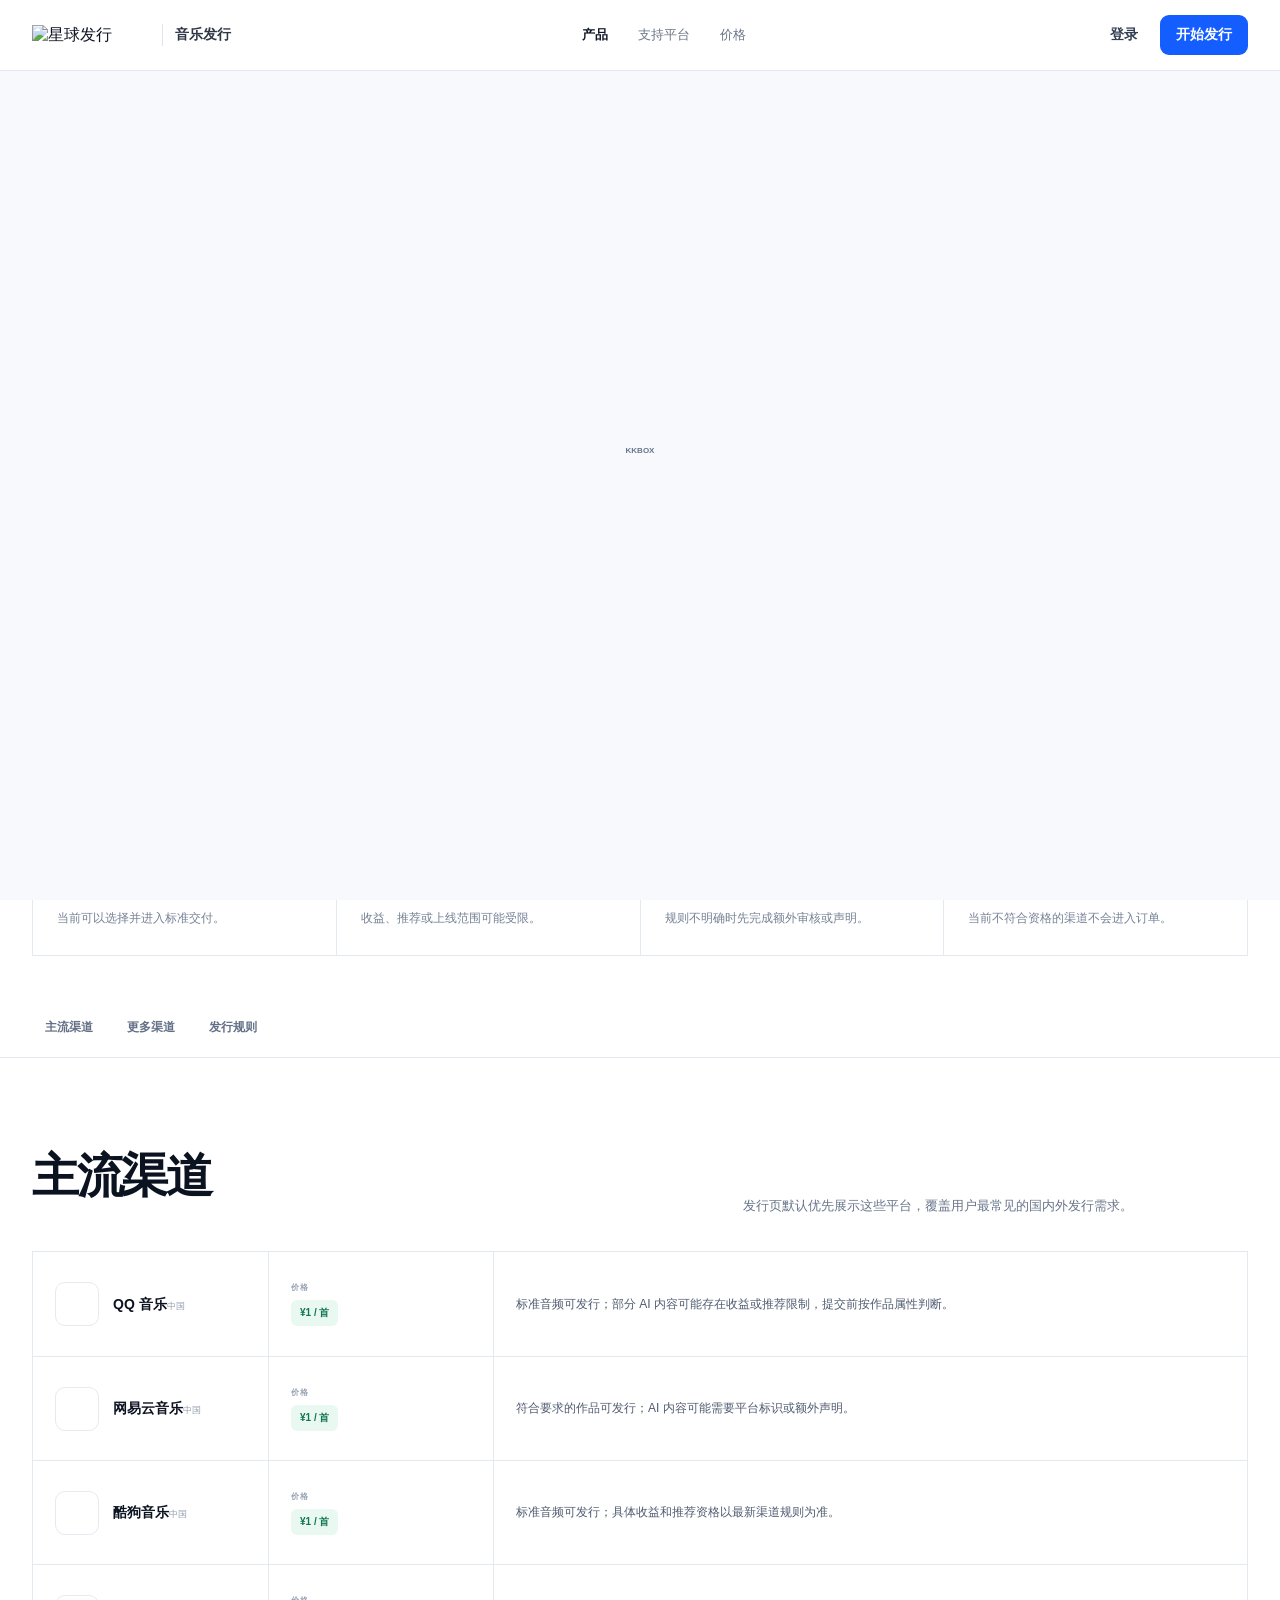
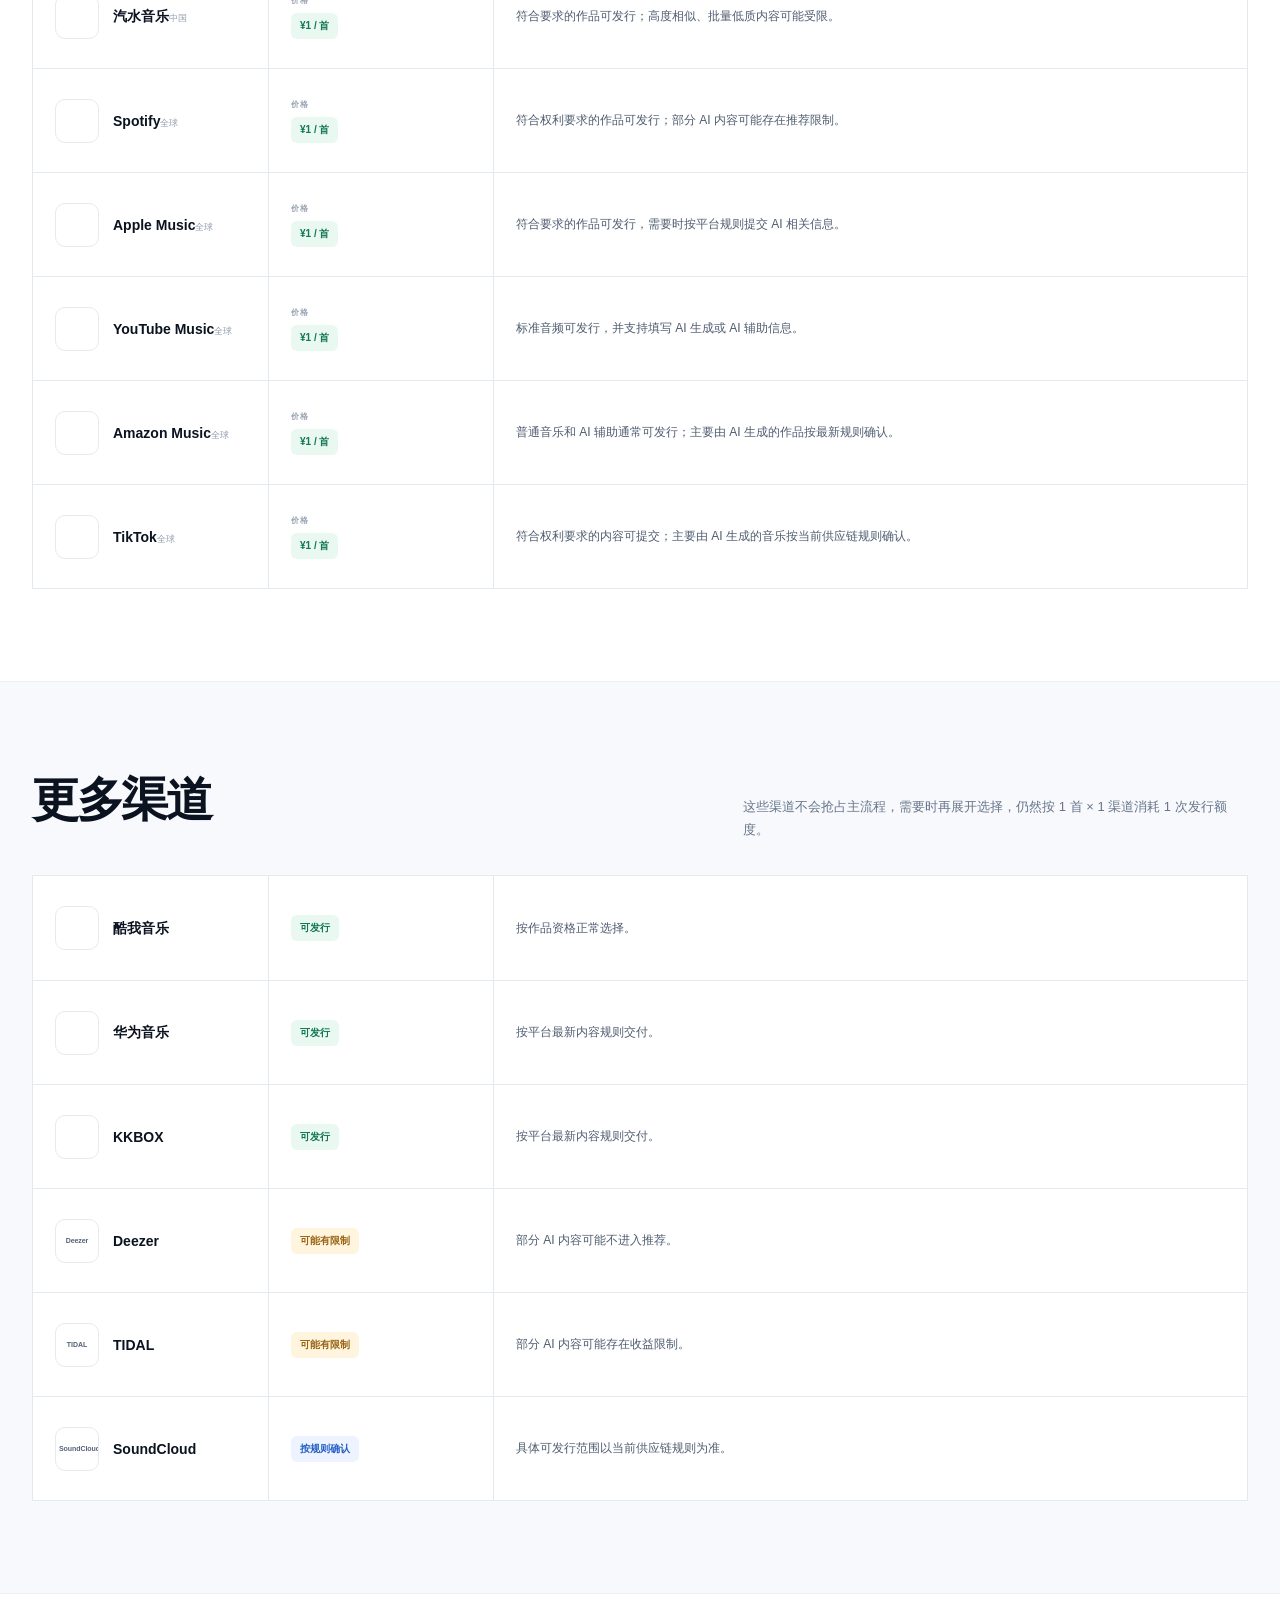
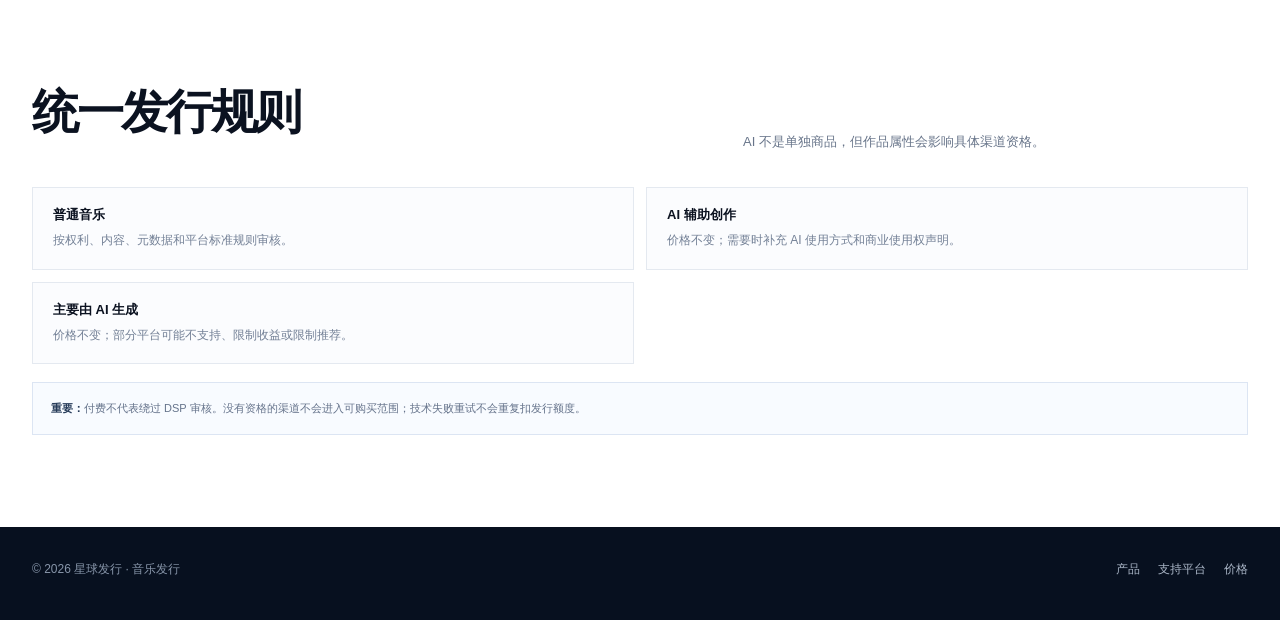
==== commit ea52c0ff: "prototype: simplify platform catalog around core and more channels" ====
--- a/prototype-v1/platforms.html
+++ b/prototype-v1/platforms.html
@@ -2,96 +2,76 @@
 <html lang="zh-CN">
 <head>
 <meta charset="utf-8"><meta name="viewport" content="width=device-width,initial-scale=1">
-<title>支持平台与 AI 发行规则｜AI 音乐发行｜星球发行</title>
-<meta name="description" content="查看星球发行当前支持的中国及全球音乐平台，快速判断 AI 音乐是否可以发行，以及收益、推荐和其他限制。">
+<title>支持平台｜音乐发行｜星球发行</title>
+<meta name="description" content="查看星球发行当前支持的主流音乐平台及更多渠道，并了解作品的发行、收益、推荐和声明限制。">
 <link rel="stylesheet" href="/prototype-v1/styles.css">
 <link rel="stylesheet" href="/prototype-v1/brand-v2.css">
 <link rel="stylesheet" href="/prototype-v1/platforms-v1.css?v=20260910c">
 </head>
 <body class="platforms-page">
 <header class="nav"><div class="container nav-inner">
-  <a class="brand brand-real" href="/"><img src="/assets/star-logo.png" alt="星球发行"><span class="brand-divider"></span><span class="brand-product">AI 音乐发行</span></a>
+  <a class="brand brand-real" href="/"><img src="/assets/star-logo.png" alt="星球发行"><span class="brand-divider"></span><span class="brand-product">音乐发行</span></a>
   <nav class="menu"><a href="/">产品</a><a class="active" href="/platforms">支持平台</a><a href="/pricing">价格</a></nav>
-  <div class="nav-actions"><a class="btn btn-ghost" href="#">登录</a><a class="btn btn-primary" href="/release">开始发行</a></div>
+  <div class="nav-actions"><a class="btn btn-ghost" href="/app">登录</a><a class="btn btn-primary" href="/release">开始发行</a></div>
 </div></header>
 
 <main>
 <section class="platform-hero"><div class="container">
-  <h1>这首 AI 音乐，<br>到底可以发到哪里？</h1>
-  <p>不同平台规则不同。页面直接标明：可以发、有限制、需确认，或暂时不能发。</p>
-  <div class="platform-hero-actions"><a class="btn btn-primary btn-lg" href="/release">检查作品可发行平台 →</a><a class="btn btn-secondary btn-lg" href="#china">查看支持平台</a></div>
+  <h1>主流平台先选，<br>更多渠道需要时再加。</h1>
+  <p>每个渠道都是独立发行目标：1 首歌曲发行到 1 个渠道，消耗 1 次发行额度。系统会在付款前判断作品是否符合该平台规则。</p>
+  <div class="platform-hero-actions"><a class="btn btn-primary btn-lg" href="/release">开始选择发行渠道 →</a><a class="btn btn-secondary btn-lg" href="#core">查看主流渠道</a></div>
 </div></section>
 
 <section class="platform-summary"><div class="container">
-  <h2>只看 4 种结果。</h2>
-  <p>先看能不能发，再看上线后是否存在收益、推荐或其他限制。</p>
+  <h2>渠道不是“能不能接入”这么简单。</h2>
+  <p>真正需要判断的是：能不能交付、能不能产生收益、能不能进入推荐，以及是否需要额外声明。</p>
   <div class="eligibility-grid">
-    <article><small>01</small><span class="status-pill status-ok">可以发</span><h3>正常发行</h3><p>当前没有影响发行的明确 AI 限制。</p></article>
-    <article><small>02</small><span class="status-pill status-warn">可以发，但有限制</span><h3>可以上线</h3><p>收益、推荐、上线时间等可能受影响。</p></article>
-    <article><small>03</small><span class="status-pill status-check">要先确认</span><h3>发行前确认</h3><p>平台规则尚不明确，需要按最新要求判断。</p></article>
-    <article><small>04</small><span class="status-pill status-stop">暂时不能发</span><h3>当前不支持</h3><p>主要由 AI 自动生成的作品可能受到限制。</p></article>
-  </div>
-  <div class="creation-types">
-    <div class="creation-type"><strong>AI 辅助创作</strong><p>主要创作或制作由人工完成，AI 用于编曲、修音、局部素材等部分环节。</p></div>
-    <div class="creation-type"><strong>主要由 AI 自动生成</strong><p>大部分音乐或人声由 AI 直接生成，人工主要进行提示、选择和少量修改。</p></div>
+    <article><small>01</small><span class="status-pill status-ok">可发行</span><h3>正常购买</h3><p>当前可以选择并进入标准交付。</p></article>
+    <article><small>02</small><span class="status-pill status-warn">可发行 · 有限制</span><h3>付款前提示</h3><p>收益、推荐或上线范围可能受限。</p></article>
+    <article><small>03</small><span class="status-pill status-check">需要确认</span><h3>先补充信息</h3><p>规则不明确时先完成额外审核或声明。</p></article>
+    <article><small>04</small><span class="status-pill status-stop">暂不支持</span><h3>不可购买</h3><p>当前不符合资格的渠道不会进入订单。</p></article>
   </div>
 </div></section>
 
-<div class="platform-tabs"><div class="container"><a href="#china">中国平台</a><a href="#global">海外平台</a><a href="#redlines">发行红线</a></div></div>
+<div class="platform-tabs"><div class="container"><a href="#core">主流渠道</a><a href="#more">更多渠道</a><a href="#rules">发行规则</a></div></div>
 
-<section class="platform-section" id="china"><div class="container">
-  <div class="platform-section-head"><div><h2>中国平台</h2></div><p>国内主流平台大多可以发行 AI 音乐，主要差别在收益、推荐、内容重复度和上线时间。</p></div>
+<section class="platform-section" id="core"><div class="container">
+  <div class="platform-section-head"><div><h2>主流渠道</h2></div><p>发行页默认优先展示这些平台，覆盖用户最常见的国内外发行需求。</p></div>
   <div class="platform-table">
-    <article class="platform-row"><div class="platform-name"><span class="platform-logo" data-logo="QQ音乐"></span><div><strong>QQ 音乐</strong></div></div><div><span class="platform-cell-label">结果</span><span class="status-pill status-warn">可以发，但有限制</span></div><div class="platform-rule">AI 音乐可上线；<strong>部分 AI 内容当前不参与收益和平台推荐</strong>，需如实填写 AI 使用情况。</div></article>
-    <article class="platform-row"><div class="platform-name"><span class="platform-logo" data-logo="酷狗音乐"></span><div><strong>酷狗音乐</strong></div></div><div><span class="platform-cell-label">结果</span><span class="status-pill status-warn">可以发，但有限制</span></div><div class="platform-rule">AI 音乐可上线；<strong>部分 AI 内容当前不参与收益和平台推荐</strong>，需如实填写 AI 使用情况。</div></article>
-    <article class="platform-row"><div class="platform-name"><span class="platform-logo" data-logo="酷我音乐"></span><div><strong>酷我音乐</strong></div></div><div><span class="platform-cell-label">结果</span><span class="status-pill status-warn">可以发，但有限制</span></div><div class="platform-rule">AI 音乐可上线；<strong>部分 AI 内容当前不参与收益和平台推荐</strong>，需如实填写 AI 使用情况。</div></article>
-    <article class="platform-row"><div class="platform-name"><span class="platform-logo" data-logo="网易云音乐"></span><div><strong>网易云音乐</strong></div></div><div><span class="platform-cell-label">结果</span><span class="status-pill status-ok">可以发</span></div><div class="platform-rule">符合要求的 AI 原创音乐可发行，作品可能显示 <strong>AI 相关标识</strong>。</div></article>
-    <article class="platform-row"><div class="platform-name"><span class="platform-logo" data-logo="汽水音乐"></span><div><strong>汽水音乐</strong></div></div><div><span class="platform-cell-label">结果</span><span class="status-pill status-warn">可以发，但有限制</span></div><div class="platform-rule">AI 原创音乐可发行；<strong>批量高度相似的歌曲可能无法上线或被下架。</strong></div></article>
-    <article class="platform-row"><div class="platform-name"><span class="platform-logo" data-logo="番茄音乐"></span><div><strong>番茄音乐</strong></div></div><div><span class="platform-cell-label">结果</span><span class="status-pill status-ok">可以发</span></div><div class="platform-rule">符合要求的 AI 原创音乐可正常发行。</div></article>
-    <article class="platform-row"><div class="platform-name"><span class="platform-logo" data-logo="华为音乐"></span><div><strong>华为音乐</strong></div></div><div><span class="platform-cell-label">结果</span><span class="status-pill status-ok">可以发</span></div><div class="platform-rule">当前可以发行，AI 规则以平台最新要求为准。</div></article>
-    <article class="platform-row"><div class="platform-name"><span class="platform-logo" data-logo="咪咕音乐"></span><div><strong>咪咕音乐</strong></div></div><div><span class="platform-cell-label">结果</span><span class="status-pill status-ok">可以发</span></div><div class="platform-rule">AI 音乐可以发行；<strong>上线时间可能相对较长。</strong></div></article>
-    <article class="platform-row"><div class="platform-name"><span class="platform-logo" data-logo="阿里音乐"></span><div><strong>阿里音乐</strong></div></div><div><span class="platform-cell-label">结果</span><span class="status-pill status-ok">可以发</span></div><div class="platform-rule">当前可以发行，AI 规则以平台最新要求为准。</div></article>
-    <article class="platform-row"><div class="platform-name"><span class="platform-logo" data-logo="KKBOX"></span><div><strong>KKBOX</strong></div></div><div><span class="platform-cell-label">结果</span><span class="status-pill status-ok">可以发</span></div><div class="platform-rule">当前可以发行，AI 规则以平台最新要求为准。</div></article>
-  </div>
-  <div class="platform-note"><strong>视频发行：</strong>部分平台的视频发行仍需人工处理，目前不属于基础音频自助发行范围。</div>
-</div></section>
-
-<section class="platform-section alt" id="global"><div class="container">
-  <div class="platform-section-head"><div><h2>海外平台</h2></div><p>海外平台差异较大。重点关注作品是否主要由 AI 自动生成，以及收益和推荐是否受限。</p></div>
-  <div class="platform-table">
-    <article class="platform-row"><div class="platform-name"><span class="platform-logo" data-logo="Spotify"></span><div><strong>Spotify</strong></div></div><div><span class="platform-cell-label">结果</span><span class="status-pill status-warn">可以发，但有限制</span></div><div class="platform-rule">AI 音乐可发行并按有效播放获得收益；<strong>部分 AI 内容的推荐可能受限。</strong></div></article>
-    <article class="platform-row"><div class="platform-name"><span class="platform-logo" data-logo="Apple Music"></span><div><strong>Apple Music</strong></div></div><div><span class="platform-cell-label">结果</span><span class="status-pill status-ok">可以发</span></div><div class="platform-rule">符合要求的 AI 音乐可发行，需具备商业发行权并按要求填写 AI 信息。</div></article>
-    <article class="platform-row"><div class="platform-name"><span class="platform-logo" data-logo="Amazon Music"></span><div><strong>Amazon Music</strong></div></div><div><span class="platform-cell-label">结果</span><span class="status-pill status-check">要先确认</span></div><div class="platform-rule">AI 辅助创作通常可发行；<strong>主要由 AI 自动生成的作品需要按最新规则确认。</strong></div></article>
-    <article class="platform-row"><div class="platform-name"><span class="platform-logo" data-logo="YouTube Music"></span><div><strong>YouTube Music</strong></div></div><div><span class="platform-cell-label">结果</span><span class="status-pill status-ok">可以发</span></div><div class="platform-rule">符合要求的 AI 音乐可发行，支持填写 AI 生成或 AI 辅助信息。</div></article>
-    <article class="platform-row"><div class="platform-name"><span class="platform-logo" data-logo="Deezer"></span><div><strong>Deezer</strong></div></div><div><span class="platform-cell-label">结果</span><span class="status-pill status-warn">可以发，但有限制</span></div><div class="platform-rule">主要由 AI 自动生成的音乐可上线并按有效播放结算；<strong>不进入平台推荐和编辑歌单。</strong></div></article>
-    <article class="platform-row"><div class="platform-name"><span class="platform-logo" data-logo="TIDAL"></span><div><strong>TIDAL</strong></div></div><div><span class="platform-cell-label">结果</span><span class="status-pill status-warn">可以发，但有限制</span></div><div class="platform-rule">AI 音乐可上线；<strong>几乎全部由 AI 自动生成的录音目前可能无法获得版税。</strong></div></article>
-    <article class="platform-row"><div class="platform-name"><span class="platform-logo" data-logo="Yandex"></span><div><strong>Yandex</strong></div></div><div><span class="platform-cell-label">结果</span><span class="status-pill status-warn">可以发，但有限制</span></div><div class="platform-rule">AI 音乐可发行并按有效播放获得收益；<strong>AI 标识可能影响推荐。</strong></div></article>
-    <article class="platform-row"><div class="platform-name"><span class="platform-logo" data-logo="TikTok"></span><div><strong>TikTok</strong></div></div><div><span class="platform-cell-label">结果</span><span class="status-pill status-check">要先确认</span></div><div class="platform-rule">AI 内容并非全面禁止；<strong>主要由 AI 自动生成的音乐需要按最新发行规则确认。</strong></div></article>
-    <article class="platform-row"><div class="platform-name"><span class="platform-logo" data-logo="Meta（Facebook / Instagram）"></span><div><strong>Meta</strong><small>Facebook / Instagram</small></div></div><div><span class="platform-cell-label">结果</span><span class="status-pill status-check">要先确认</span></div><div class="platform-rule">AI 内容并非全面禁止；<strong>主要由 AI 自动生成的音乐需要按最新发行规则确认。</strong></div></article>
-    <article class="platform-row"><div class="platform-name"><span class="platform-logo" data-logo="SoundCloud"></span><div><strong>SoundCloud</strong></div></div><div><span class="platform-cell-label">结果</span><span class="status-pill status-check">要先确认</span></div><div class="platform-rule">普通音乐和 AI 辅助创作可发行；<strong>主要由 AI 自动生成的作品需要确认当前渠道规则。</strong></div></article>
-    <article class="platform-row"><div class="platform-name"><span class="platform-logo" data-logo="Bandcamp"></span><div><strong>Bandcamp</strong></div></div><div><span class="platform-cell-label">结果</span><span class="status-pill status-stop">暂时不能发</span></div><div class="platform-rule"><strong>主要由 AI 自动生成的作品当前不支持。</strong>少量 AI 辅助需按实际创作情况判断。</div></article>
-    <article class="platform-row"><div class="platform-name"><span class="platform-logo" data-logo="Beatport"></span><div><strong>Beatport</strong></div></div><div><span class="platform-cell-label">结果</span><span class="status-pill status-stop">暂时不能发</span></div><div class="platform-rule"><strong>主要由 AI 自动生成的作品当前不支持。</strong>AI 仅作为辅助工具时可以发行。</div></article>
-    <article class="platform-row"><div class="platform-name"><span class="platform-logo" data-logo="Qobuz"></span><div><strong>Qobuz</strong></div></div><div><span class="platform-cell-label">结果</span><span class="status-pill status-stop">暂时不能发</span></div><div class="platform-rule"><strong>几乎全部由 AI 自动生成的作品当前不可新提交。</strong>AI 辅助创作可以发行。</div></article>
+    <article class="platform-row"><div class="platform-name"><span class="platform-logo" data-logo="QQ音乐"></span><div><strong>QQ 音乐</strong><small>中国</small></div></div><div><span class="platform-cell-label">价格</span><span class="status-pill status-ok">¥1 / 首</span></div><div class="platform-rule">标准音频可发行；部分 AI 内容可能存在收益或推荐限制，提交前按作品属性判断。</div></article>
+    <article class="platform-row"><div class="platform-name"><span class="platform-logo" data-logo="网易云音乐"></span><div><strong>网易云音乐</strong><small>中国</small></div></div><div><span class="platform-cell-label">价格</span><span class="status-pill status-ok">¥1 / 首</span></div><div class="platform-rule">符合要求的作品可发行；AI 内容可能需要平台标识或额外声明。</div></article>
+    <article class="platform-row"><div class="platform-name"><span class="platform-logo" data-logo="酷狗音乐"></span><div><strong>酷狗音乐</strong><small>中国</small></div></div><div><span class="platform-cell-label">价格</span><span class="status-pill status-ok">¥1 / 首</span></div><div class="platform-rule">标准音频可发行；具体收益和推荐资格以最新渠道规则为准。</div></article>
+    <article class="platform-row"><div class="platform-name"><span class="platform-logo" data-logo="汽水音乐"></span><div><strong>汽水音乐</strong><small>中国</small></div></div><div><span class="platform-cell-label">价格</span><span class="status-pill status-ok">¥1 / 首</span></div><div class="platform-rule">符合要求的作品可发行；高度相似、批量低质内容可能受限。</div></article>
+    <article class="platform-row"><div class="platform-name"><span class="platform-logo" data-logo="Spotify"></span><div><strong>Spotify</strong><small>全球</small></div></div><div><span class="platform-cell-label">价格</span><span class="status-pill status-ok">¥1 / 首</span></div><div class="platform-rule">符合权利要求的作品可发行；部分 AI 内容可能存在推荐限制。</div></article>
+    <article class="platform-row"><div class="platform-name"><span class="platform-logo" data-logo="Apple Music"></span><div><strong>Apple Music</strong><small>全球</small></div></div><div><span class="platform-cell-label">价格</span><span class="status-pill status-ok">¥1 / 首</span></div><div class="platform-rule">符合要求的作品可发行，需要时按平台规则提交 AI 相关信息。</div></article>
+    <article class="platform-row"><div class="platform-name"><span class="platform-logo" data-logo="YouTube Music"></span><div><strong>YouTube Music</strong><small>全球</small></div></div><div><span class="platform-cell-label">价格</span><span class="status-pill status-ok">¥1 / 首</span></div><div class="platform-rule">标准音频可发行，并支持填写 AI 生成或 AI 辅助信息。</div></article>
+    <article class="platform-row"><div class="platform-name"><span class="platform-logo" data-logo="Amazon Music"></span><div><strong>Amazon Music</strong><small>全球</small></div></div><div><span class="platform-cell-label">价格</span><span class="status-pill status-ok">¥1 / 首</span></div><div class="platform-rule">普通音乐和 AI 辅助通常可发行；主要由 AI 生成的作品按最新规则确认。</div></article>
+    <article class="platform-row"><div class="platform-name"><span class="platform-logo" data-logo="TikTok"></span><div><strong>TikTok</strong><small>全球</small></div></div><div><span class="platform-cell-label">价格</span><span class="status-pill status-ok">¥1 / 首</span></div><div class="platform-rule">符合权利要求的内容可提交；主要由 AI 生成的音乐按当前供应链规则确认。</div></article>
   </div>
 </div></section>
 
-<section class="rule-section" id="redlines"><div class="container">
-  <h2>不管发到哪里，<br>这 6 件事不要做。</h2>
-  <p class="section-intro">平台规则虽然不同，但底线一致：权利清晰、不冒充、不侵权、不刷量、不批量制造重复内容。</p>
-  <div class="redline-grid">
-    <article><span>01</span><h3>未经授权克隆真人声线</h3><p>明显模仿真实艺人、公众人物或其他个人声音，需要取得相应授权。</p></article>
-    <article><span>02</span><h3>冒充已有艺人</h3><p>冒用艺人名称、头像、主页或身份，可能导致作品无法发行。</p></article>
-    <article><span>03</span><h3>发行无权使用的内容</h3><p>AI 工具允许生成，不代表自动获得商业发行权。发行前需确认相关授权。</p></article>
-    <article><span>04</span><h3>批量上传重复歌曲</h3><p>大量生成高度相似的歌曲，可能被平台限制或下架。</p></article>
-    <article><span>05</span><h3>刷播放量</h3><p>异常播放和人工刷量可能导致收益取消、歌曲下架或账号受限。</p></article>
-    <article><span>06</span><h3>隐瞒 AI 使用情况</h3><p>平台要求填写 AI 信息时应如实填写，避免影响审核和上线。</p></article>
+<section class="platform-section alt" id="more"><div class="container">
+  <div class="platform-section-head"><div><h2>更多渠道</h2></div><p>这些渠道不会抢占主流程，需要时再展开选择，仍然按 1 首 × 1 渠道消耗 1 次发行额度。</p></div>
+  <div class="platform-table">
+    <article class="platform-row"><div class="platform-name"><span class="platform-logo" data-logo="酷我音乐"></span><div><strong>酷我音乐</strong></div></div><div><span class="status-pill status-ok">可发行</span></div><div class="platform-rule">按作品资格正常选择。</div></article>
+    <article class="platform-row"><div class="platform-name"><span class="platform-logo" data-logo="华为音乐"></span><div><strong>华为音乐</strong></div></div><div><span class="status-pill status-ok">可发行</span></div><div class="platform-rule">按平台最新内容规则交付。</div></article>
+    <article class="platform-row"><div class="platform-name"><span class="platform-logo" data-logo="KKBOX"></span><div><strong>KKBOX</strong></div></div><div><span class="status-pill status-ok">可发行</span></div><div class="platform-rule">按平台最新内容规则交付。</div></article>
+    <article class="platform-row"><div class="platform-name"><span class="platform-logo" data-logo="Deezer"></span><div><strong>Deezer</strong></div></div><div><span class="status-pill status-warn">可能有限制</span></div><div class="platform-rule">部分 AI 内容可能不进入推荐。</div></article>
+    <article class="platform-row"><div class="platform-name"><span class="platform-logo" data-logo="TIDAL"></span><div><strong>TIDAL</strong></div></div><div><span class="status-pill status-warn">可能有限制</span></div><div class="platform-rule">部分 AI 内容可能存在收益限制。</div></article>
+    <article class="platform-row"><div class="platform-name"><span class="platform-logo" data-logo="SoundCloud"></span><div><strong>SoundCloud</strong></div></div><div><span class="status-pill status-check">按规则确认</span></div><div class="platform-rule">具体可发行范围以当前供应链规则为准。</div></article>
   </div>
-  <div class="policy-footnote">规则版本：2026-09-09。音乐平台的 AI 规则仍在变化。本页展示当前掌握的发行情况，最终结果以作品实际情况和平台最新规则为准。</div>
 </div></section>
 
-<section class="platform-cta"><div class="container"><h2>无需逐个平台研究规则。</h2><p>提交创作方式后，发行前直接显示：可以发、有限制、需确认或暂不支持。</p><a class="btn btn-primary btn-lg" href="/release">检查并开始发行 →</a></div></section>
+<section class="platform-section" id="rules"><div class="container">
+  <div class="platform-section-head"><div><h2>统一发行规则</h2></div><p>AI 不是单独商品，但作品属性会影响具体渠道资格。</p></div>
+  <div class="creation-types">
+    <div class="creation-type"><strong>普通音乐</strong><p>按权利、内容、元数据和平台标准规则审核。</p></div>
+    <div class="creation-type"><strong>AI 辅助创作</strong><p>价格不变；需要时补充 AI 使用方式和商业使用权声明。</p></div>
+    <div class="creation-type"><strong>主要由 AI 生成</strong><p>价格不变；部分平台可能不支持、限制收益或限制推荐。</p></div>
+  </div>
+  <div class="platform-note"><strong>重要：</strong>付费不代表绕过 DSP 审核。没有资格的渠道不会进入可购买范围；技术失败重试不会重复扣发行额度。</div>
+</div></section>
 </main>
-
-<footer class="footer"><div class="container footer-inner"><span>© 2026 看见音乐 · 星球发行</span><div class="footer-nav"><a href="/">产品</a><a href="/platforms">支持平台</a><a href="/pricing">价格</a></div></div></footer>
-<script src="/prototype-v1/app-v2.js"></script>
+<footer class="footer"><div class="container footer-inner"><span>© 2026 星球发行 · 音乐发行</span><div class="footer-nav"><a href="/">产品</a><a href="/platforms">支持平台</a><a href="/pricing">价格</a></div></div></footer>
+<script src="/prototype-v1/app-v2.js?v=20260916"></script>
 </body></html>
